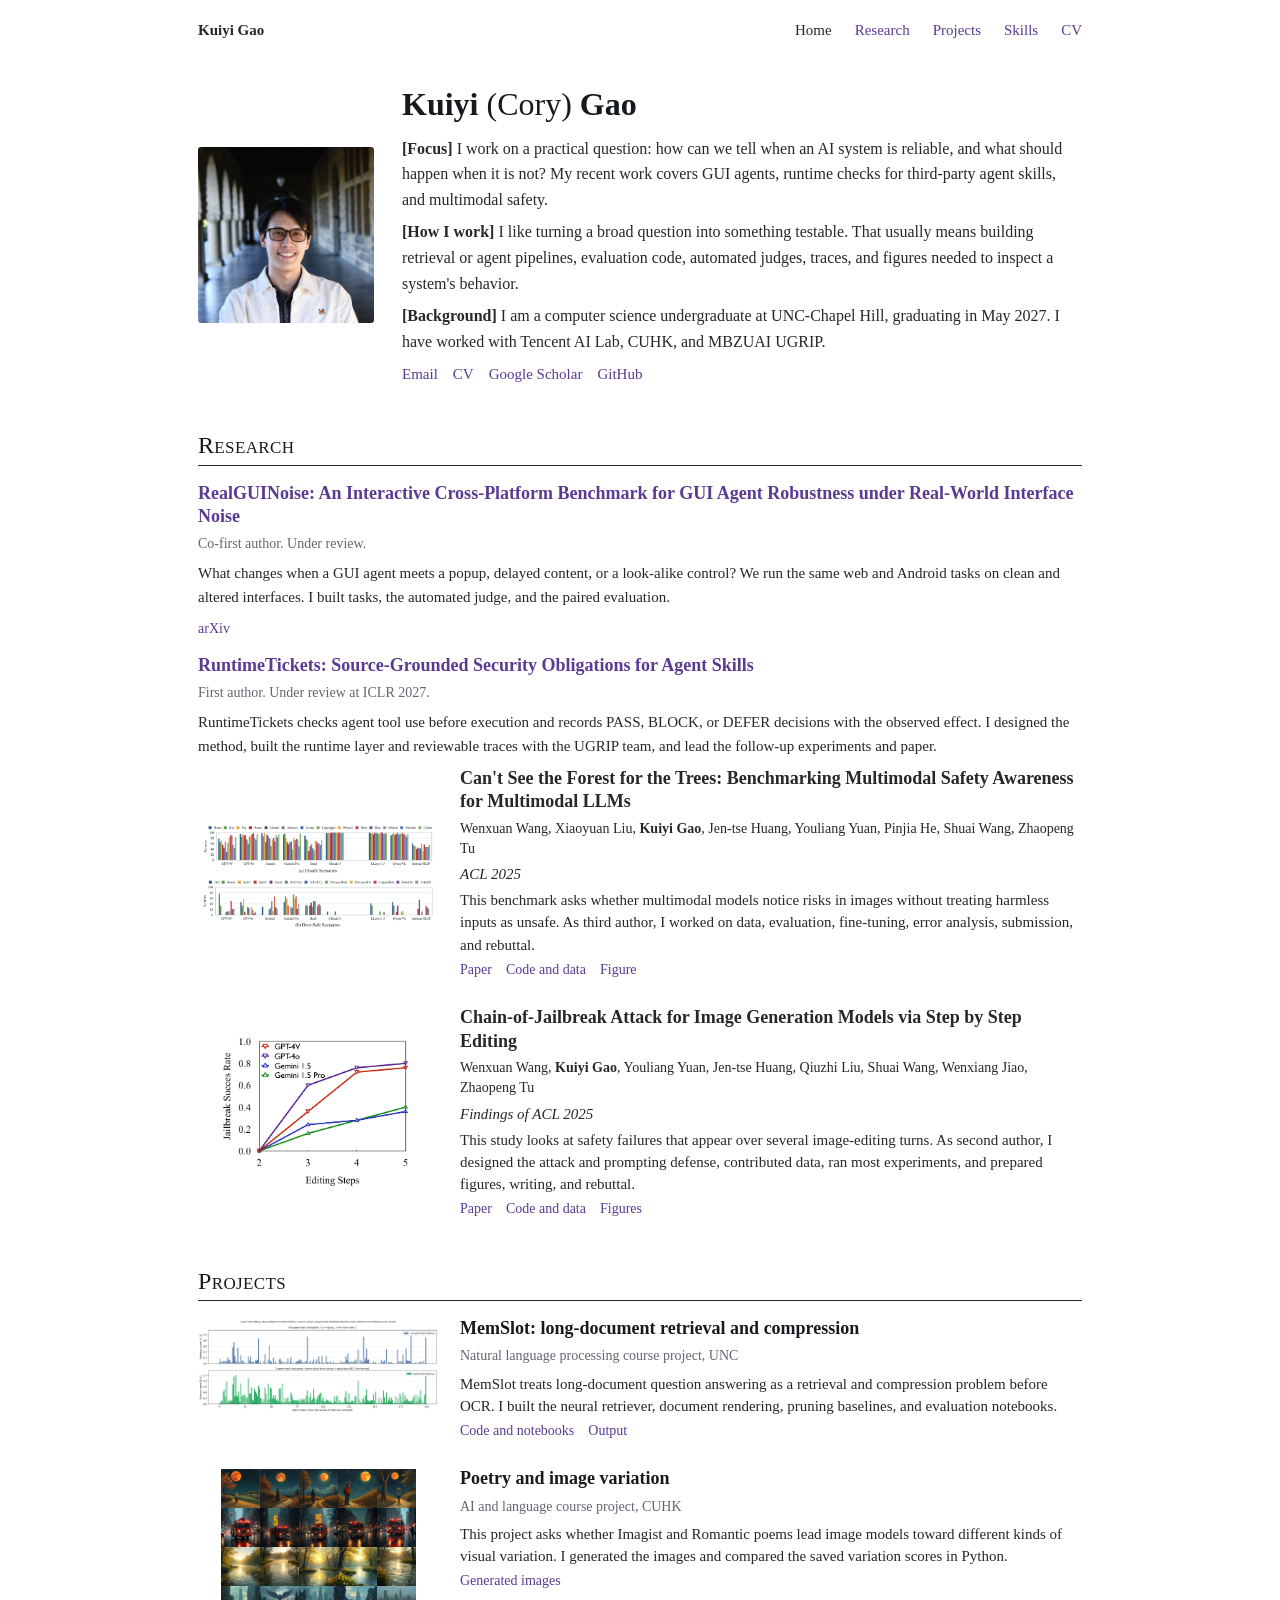
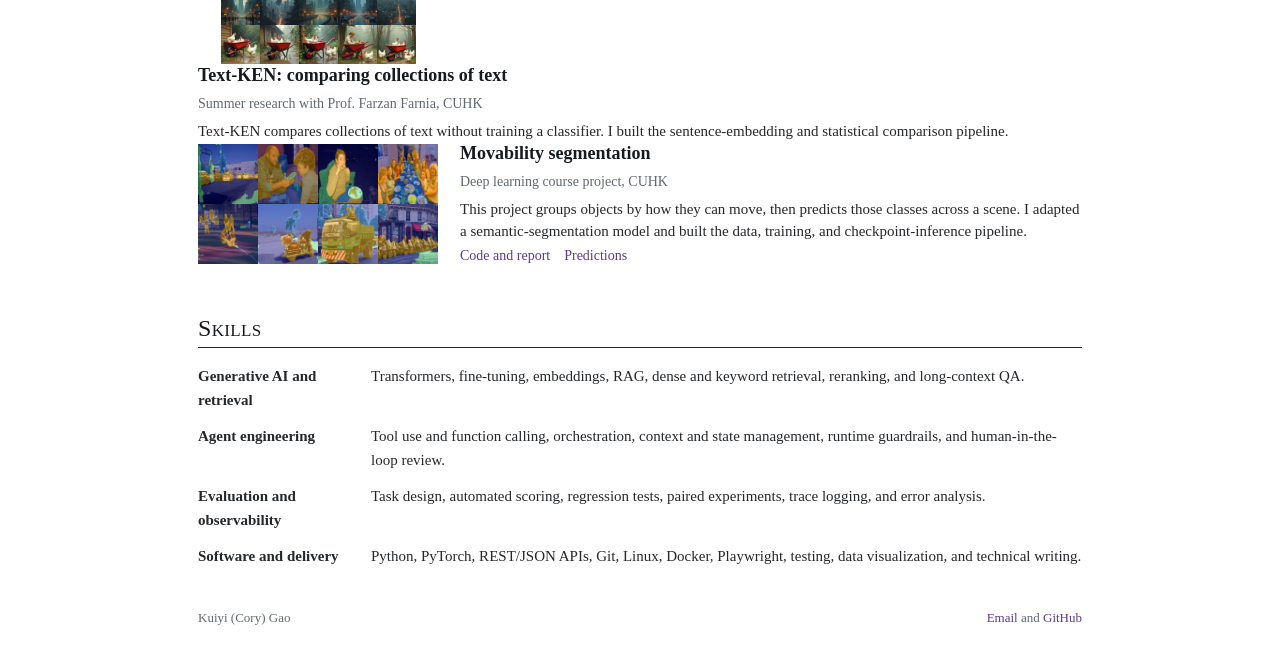
==== index.html @ 0c14dd4a "Align CV and site with AI engineering role" ====
<!DOCTYPE html>
<html lang="en">
<head>
  <meta charset="utf-8">
  <meta name="viewport" content="width=device-width,initial-scale=1">
  <title>Kuiyi (Cory) Gao</title>
  <meta name="description" content="Kuiyi Gao is an undergraduate at UNC-Chapel Hill working on AI safety, agent evaluation, and runtime controls.">
  <meta property="og:title" content="Kuiyi (Cory) Gao">
  <meta property="og:image" content="https://kuiyigao.github.io/photo.jpg">
  <link rel="icon" type="image/svg+xml" href="favicon.svg">
  <link rel="stylesheet" href="style.css?v=20261002-bain">
</head>
<body>
  <a class="skip" href="#main">Skip to content</a>
  <div class="wrap">
    <nav class="site-nav" aria-label="Main navigation">
      <a class="brand" href="index.html">Kuiyi Gao</a>
      <a href="index.html" aria-current="page">Home</a>
      <a href="research.html">Research</a>
      <a href="projects.html">Projects</a>
      <a href="#skills">Skills</a>
      <a href="Kuiyi_Gao_CV.pdf">CV</a>
    </nav>
    <main id="main">
      <header class="intro">
        <div><img class="portrait" src="photo.jpg" alt="Kuiyi Gao" width="188" height="188"></div>
        <div class="bio">
          <h1>Kuiyi <span>(Cory)</span> Gao</h1>
          <p><strong>[Focus]</strong> I work on a practical question: how can we tell when an AI system is reliable, and what should happen when it is not? My recent work covers GUI agents, runtime checks for third-party agent skills, and multimodal safety.</p>
          <p><strong>[How I work]</strong> I like turning a broad question into something testable. That usually means building retrieval or agent pipelines, evaluation code, automated judges, traces, and figures needed to inspect a system's behavior.</p>
          <p><strong>[Background]</strong> I am a computer science undergraduate at UNC-Chapel Hill, graduating in May 2027. I have worked with Tencent AI Lab, CUHK, and MBZUAI UGRIP.</p>
          <div class="contact-links">
            <a href="mailto:kuiyigao@unc.edu">Email</a>
            <a href="Kuiyi_Gao_CV.pdf">CV</a>
            <a href="https://scholar.google.com/citations?user=Yobg_TQAAAAJ">Google Scholar</a>
            <a href="https://github.com/KuiyiGao">GitHub</a>
          </div>
        </div>
      </header>

      <section id="research">
        <h2>Research</h2>
        <article class="work">
          <h3><a href="research.html#realguinoise">RealGUINoise: An Interactive Cross-Platform Benchmark for GUI Agent Robustness under Real-World Interface Noise</a></h3>
          <p class="meta">Co-first author. Under review.</p>
          <p>What changes when a GUI agent meets a popup, delayed content, or a look-alike control? We run the same web and Android tasks on clean and altered interfaces. I built tasks, the automated judge, and the paired evaluation.</p>
          <div class="entry-links"><a href="https://arxiv.org/abs/2609.38184">arXiv</a></div>
        </article>
        <article class="work">
          <h3><a href="research.html#runtimetickets">RuntimeTickets: Source-Grounded Security Obligations for Agent Skills</a></h3>
          <p class="meta">First author. Under review at ICLR 2027.</p>
          <p>RuntimeTickets checks agent tool use before execution and records PASS, BLOCK, or DEFER decisions with the observed effect. I designed the method, built the runtime layer and reviewable traces with the UGRIP team, and lead the follow-up experiments and paper.</p>
        </article>
        <article class="entry">
          <a class="preview paper" href="research.html#mmsafeaware" aria-label="MMSafeAware paper figure"><img src="figs/mmsafeaware-figure3.png" alt="MMSafeAware paper figure comparing model accuracy on unsafe and benign inputs." width="1392" height="621" loading="lazy"></a>
          <div>
            <h3><a href="https://aclanthology.org/2025.acl-long.832/">Can't See the Forest for the Trees: Benchmarking Multimodal Safety Awareness for Multimodal LLMs</a></h3>
            <p class="authors">Wenxuan Wang, Xiaoyuan Liu, <strong>Kuiyi Gao</strong>, Jen-tse Huang, Youliang Yuan, Pinjia He, Shuai Wang, Zhaopeng Tu</p>
            <p class="venue">ACL 2025</p>
            <p class="description">This benchmark asks whether multimodal models notice risks in images without treating harmless inputs as unsafe. As third author, I worked on data, evaluation, fine-tuning, error analysis, submission, and rebuttal.</p>
            <div class="entry-links"><a href="https://aclanthology.org/2025.acl-long.832/">Paper</a><a href="https://github.com/Jarviswang94/MMSafetyAwareness">Code and data</a><a href="research.html#mmsafeaware">Figure</a></div>
          </div>
        </article>
        <article class="entry">
          <a class="preview paper" href="research.html#coj" aria-label="Chain-of-Jailbreak paper figure"><img src="figs/coj-figure4.png" alt="Chain-of-Jailbreak paper figure comparing outcomes across editing-step counts." width="669" height="453" loading="lazy"></a>
          <div>
            <h3><a href="https://aclanthology.org/2025.findings-acl.571/">Chain-of-Jailbreak Attack for Image Generation Models via Step by Step Editing</a></h3>
            <p class="authors">Wenxuan Wang, <strong>Kuiyi Gao</strong>, Youliang Yuan, Jen-tse Huang, Qiuzhi Liu, Shuai Wang, Wenxiang Jiao, Zhaopeng Tu</p>
            <p class="venue">Findings of ACL 2025</p>
            <p class="description">This study looks at safety failures that appear over several image-editing turns. As second author, I designed the attack and prompting defense, contributed data, ran most experiments, and prepared figures, writing, and rebuttal.</p>
            <div class="entry-links"><a href="https://aclanthology.org/2025.findings-acl.571/">Paper</a><a href="https://github.com/Jarviswang94/Chain-of-Jailbreak">Code and data</a><a href="research.html#coj">Figures</a></div>
          </div>
        </article>
      </section>

      <section id="projects">
        <h2>Projects</h2>
        <article class="entry" id="memslot">
          <a class="preview output" href="projects.html#memslot" aria-label="MemSlot saved saliency output"><img src="figs/memslot-saliency.png" alt="Saved notebook output showing word-level saliency in a contract." loading="lazy" width="1945" height="761"></a>
          <div>
            <h3>MemSlot: long-document retrieval and compression</h3>
            <p class="meta">Natural language processing course project, UNC</p>
            <p class="description">MemSlot treats long-document question answering as a retrieval and compression problem before OCR. I built the neural retriever, document rendering, pruning baselines, and evaluation notebooks.</p>
            <div class="entry-links"><a href="https://github.com/KuiyiGao/Distorted-OCR-Compression">Code and notebooks</a><a href="projects.html#memslot">Output</a></div>
          </div>
        </article>
        <article class="entry" id="poetry">
          <a class="preview output" href="projects.html#poetry" aria-label="Poetry generated images"><img src="figs/poetry-imagist-output.jpg" alt="Selected FLUX images generated from Imagist poetry excerpts." loading="lazy" width="2000" height="2000"></a>
          <div>
            <h3>Poetry and image variation</h3>
            <p class="meta">AI and language course project, CUHK</p>
            <p class="description">This project asks whether Imagist and Romantic poems lead image models toward different kinds of visual variation. I generated the images and compared the saved variation scores in Python.</p>
            <div class="entry-links"><a href="projects.html#poetry">Generated images</a></div>
          </div>
        </article>
        <article class="work" id="text-ken">
          <div>
            <h3>Text-KEN: comparing collections of text</h3>
            <p class="meta">Summer research with Prof. Farzan Farnia, CUHK</p>
            <p class="description">Text-KEN compares collections of text without training a classifier. I built the sentence-embedding and statistical comparison pipeline.</p>
          </div>
        </article>
        <article class="entry" id="movability">
          <a class="preview output" href="projects.html#movability" aria-label="Movability segmentation output"><img src="figs/movability-report-predictions.png" alt="Archived photographs with predicted movability classes overlaid in color." loading="lazy" width="2048" height="1024"></a>
          <div>
            <h3>Movability segmentation</h3>
            <p class="meta">Deep learning course project, CUHK</p>
            <p class="description">This project groups objects by how they can move, then predicts those classes across a scene. I adapted a semantic-segmentation model and built the data, training, and checkpoint-inference pipeline.</p>
            <div class="entry-links"><a href="https://github.com/KuiyiGao/QuickMotionDetection">Code and report</a><a href="projects.html#movability">Predictions</a></div>
          </div>
        </article>
      </section>

      <section id="skills">
        <h2>Skills</h2>
        <dl class="skills">
          <div><dt>Generative AI and retrieval</dt><dd>Transformers, fine-tuning, embeddings, RAG, dense and keyword retrieval, reranking, and long-context QA.</dd></div>
          <div><dt>Agent engineering</dt><dd>Tool use and function calling, orchestration, context and state management, runtime guardrails, and human-in-the-loop review.</dd></div>
          <div><dt>Evaluation and observability</dt><dd>Task design, automated scoring, regression tests, paired experiments, trace logging, and error analysis.</dd></div>
          <div><dt>Software and delivery</dt><dd>Python, PyTorch, REST/JSON APIs, Git, Linux, Docker, Playwright, testing, data visualization, and technical writing.</dd></div>
        </dl>
      </section>
    </main>
  </div>
  <footer id="contact"><div class="wrap"><p>Kuiyi (Cory) Gao</p><p><a href="mailto:kuiyigao@unc.edu">Email</a> and <a href="https://github.com/KuiyiGao">GitHub</a></p></div></footer>
</body>
</html>
---- style.css ----
*{box-sizing:border-box}
:root{color-scheme:light;--ink:#25282b;--muted:#626870;--blue:#5b3a92}
html{background:#fff}
body{margin:0;color:var(--ink);background:#fff;font:16px/1.6 "Times New Roman",Times,serif;-webkit-font-smoothing:antialiased}
a{color:var(--blue);text-decoration:none}a:hover{text-decoration:underline}a:focus-visible,summary:focus-visible{outline:2px solid var(--blue);outline-offset:4px}
.wrap{width:min(940px,100%);margin:auto;padding:0 28px}
.site-nav{display:flex;flex-wrap:wrap;gap:9px 23px;align-items:center;padding:18px 0 14px;font-size:15px}
.site-nav .brand{margin-right:auto;color:var(--ink);font-weight:600}.site-nav a[aria-current=page]{color:var(--ink)}
h1,h2,h3{line-height:1.3;color:#161a1e}h1{font-size:32px;font-weight:600;margin:0 0 10px}h1 span{font-weight:400}h2{font-size:24px;font-weight:500;font-variant:small-caps;letter-spacing:.015em;margin:0 0 16px;padding-bottom:3px;border-bottom:1px solid #25282b}h3{font-size:18px;font-weight:600;margin:0 0 5px}
p{margin:0 0 9px}strong{font-weight:600}.muted,.meta{color:var(--muted)}
.intro{display:grid;grid-template-columns:176px 1fr;gap:28px;align-items:center;padding:28px 0 24px}.portrait{display:block;width:176px;height:176px;object-fit:cover;border-radius:3px}.intro p{margin-bottom:7px}.contact-links{display:flex;flex-wrap:wrap;gap:4px 15px;margin-top:8px;font-size:15px}
section{padding:20px 0;scroll-margin-top:18px}.entry{display:grid;grid-template-columns:240px minmax(0,1fr);gap:22px;align-items:start}.entry+.entry{margin-top:20px}.preview{display:block;max-width:250px;line-height:0}.preview img{width:100%;height:auto;display:block}.preview.paper{align-self:center}.preview.output{padding-top:2px}.preview.output img{max-height:195px;object-fit:contain}.entry h3 a{color:var(--ink)}.authors{font-size:14px;line-height:1.45;margin-bottom:3px}.venue{font-size:15px;font-style:italic;margin-bottom:3px}.entry-links{display:flex;flex-wrap:wrap;gap:3px 14px;font-size:14px;margin:3px 0 5px}.description{font-size:15px;line-height:1.48;margin-bottom:0}.meta{font-size:14px;margin:0 0 5px}.work+.work{margin-top:14px}.work p{font-size:15px}.work .meta{font-size:14px}.text-projects{display:grid;grid-template-columns:1fr 1fr;gap:22px;margin-top:18px}.skills{margin:0}.skills>div{display:grid;grid-template-columns:155px 1fr;gap:18px;padding:6px 0}.skills>div:first-child{padding-top:0}.skills>div:last-child{padding-bottom:0}.skills dt{font-weight:600;font-size:15px}.skills dd{margin:0;font-size:15px}.skills dd p{margin:0 0 2px}.skills .examples{font-size:14px}.timeline{margin:0}.timeline>div{display:grid;grid-template-columns:120px 1fr;gap:18px;padding:5px 0}.timeline dt{font-size:14px;color:var(--muted)}.timeline dd{margin:0;font-size:15px}
footer{padding:15px 0 22px;margin-top:5px;font-size:13px;color:var(--muted)}footer .wrap{display:flex;justify-content:space-between;gap:18px}footer p{margin:0}.page-heading{padding:28px 0 19px}.page-heading h1{font-size:29px;margin-bottom:6px}.page-heading p{max-width:700px;color:var(--muted)}.subnav{display:flex;flex-wrap:wrap;gap:6px 19px;font-size:15px;margin-top:12px}.detail{padding:23px 0 29px}.detail h2{margin-bottom:7px}.detail>p{max-width:760px}.detail h3{margin:18px 0 8px;font-size:17px}.figure{margin:15px 0 18px}.figure a{display:block}.figure img{display:block;width:100%;height:auto}.figure.result{max-width:830px}.figure.narrow{max-width:590px}.figure figcaption{font-size:14px;line-height:1.45;color:var(--muted);margin-top:7px;max-width:760px}.figure-frame{padding:0;background:#fff}.figure figcaption strong{color:var(--ink)}.overview-links{display:flex;gap:12px;flex-wrap:wrap;font-size:14px}.callout{font-size:15px;color:var(--muted);margin-top:12px}.back-link{font-size:14px}.skip{position:absolute;top:-100px;padding:8px 14px;background:white}.skip:focus{top:8px}
@media(max-width:700px){.wrap{padding:0 22px}.site-nav{gap:7px 18px;font-size:14px;padding:14px 0 11px}.site-nav .brand{width:100%;margin-right:0}.intro{grid-template-columns:120px 1fr;gap:20px;padding:24px 0}.portrait{width:120px;height:120px}.intro h1{font-size:28px}.intro .bio{display:contents}.intro .bio h1{grid-column:2;grid-row:1;margin:0}.intro .bio>p,.intro .contact-links{grid-column:1/-1;margin:0}.intro>div:first-child{grid-column:1;grid-row:1}.entry{grid-template-columns:210px minmax(0,1fr);gap:18px}.entry+.entry{margin-top:23px}.entry h3{font-size:17px}.authors{font-size:13px}h2{font-size:23px}.text-projects{gap:18px}.skills>div{grid-template-columns:135px 1fr;gap:17px}}
@media(max-width:540px){.entry{grid-template-columns:1fr;gap:12px}.preview{width:260px;max-width:100%;margin:0 auto}.preview.output img{max-height:210px}.entry+.entry{margin-top:25px}.text-projects{grid-template-columns:1fr;gap:19px}.skills>div{grid-template-columns:1fr;gap:3px;padding:10px 0}.timeline>div{grid-template-columns:1fr;gap:0;padding:6px 0}.intro{gap:17px}.intro h1{font-size:25px}.portrait{width:112px;height:112px}.intro{grid-template-columns:112px 1fr}.site-nav{gap:7px 16px}.page-heading h1{font-size:27px}.detail h2{font-size:23px}.figure figcaption{font-size:13px}footer .wrap{display:block}footer p+p{margin-top:4px}}
@media(prefers-reduced-motion:reduce){html{scroll-behavior:auto}}
@media print{.site-nav,.skip,.subnav,footer{display:none}.wrap{width:100%;max-width:none;padding:0}body{font-size:11pt}.intro{padding-top:0}section{break-inside:avoid}.entry{break-inside:avoid}a{color:#222}}
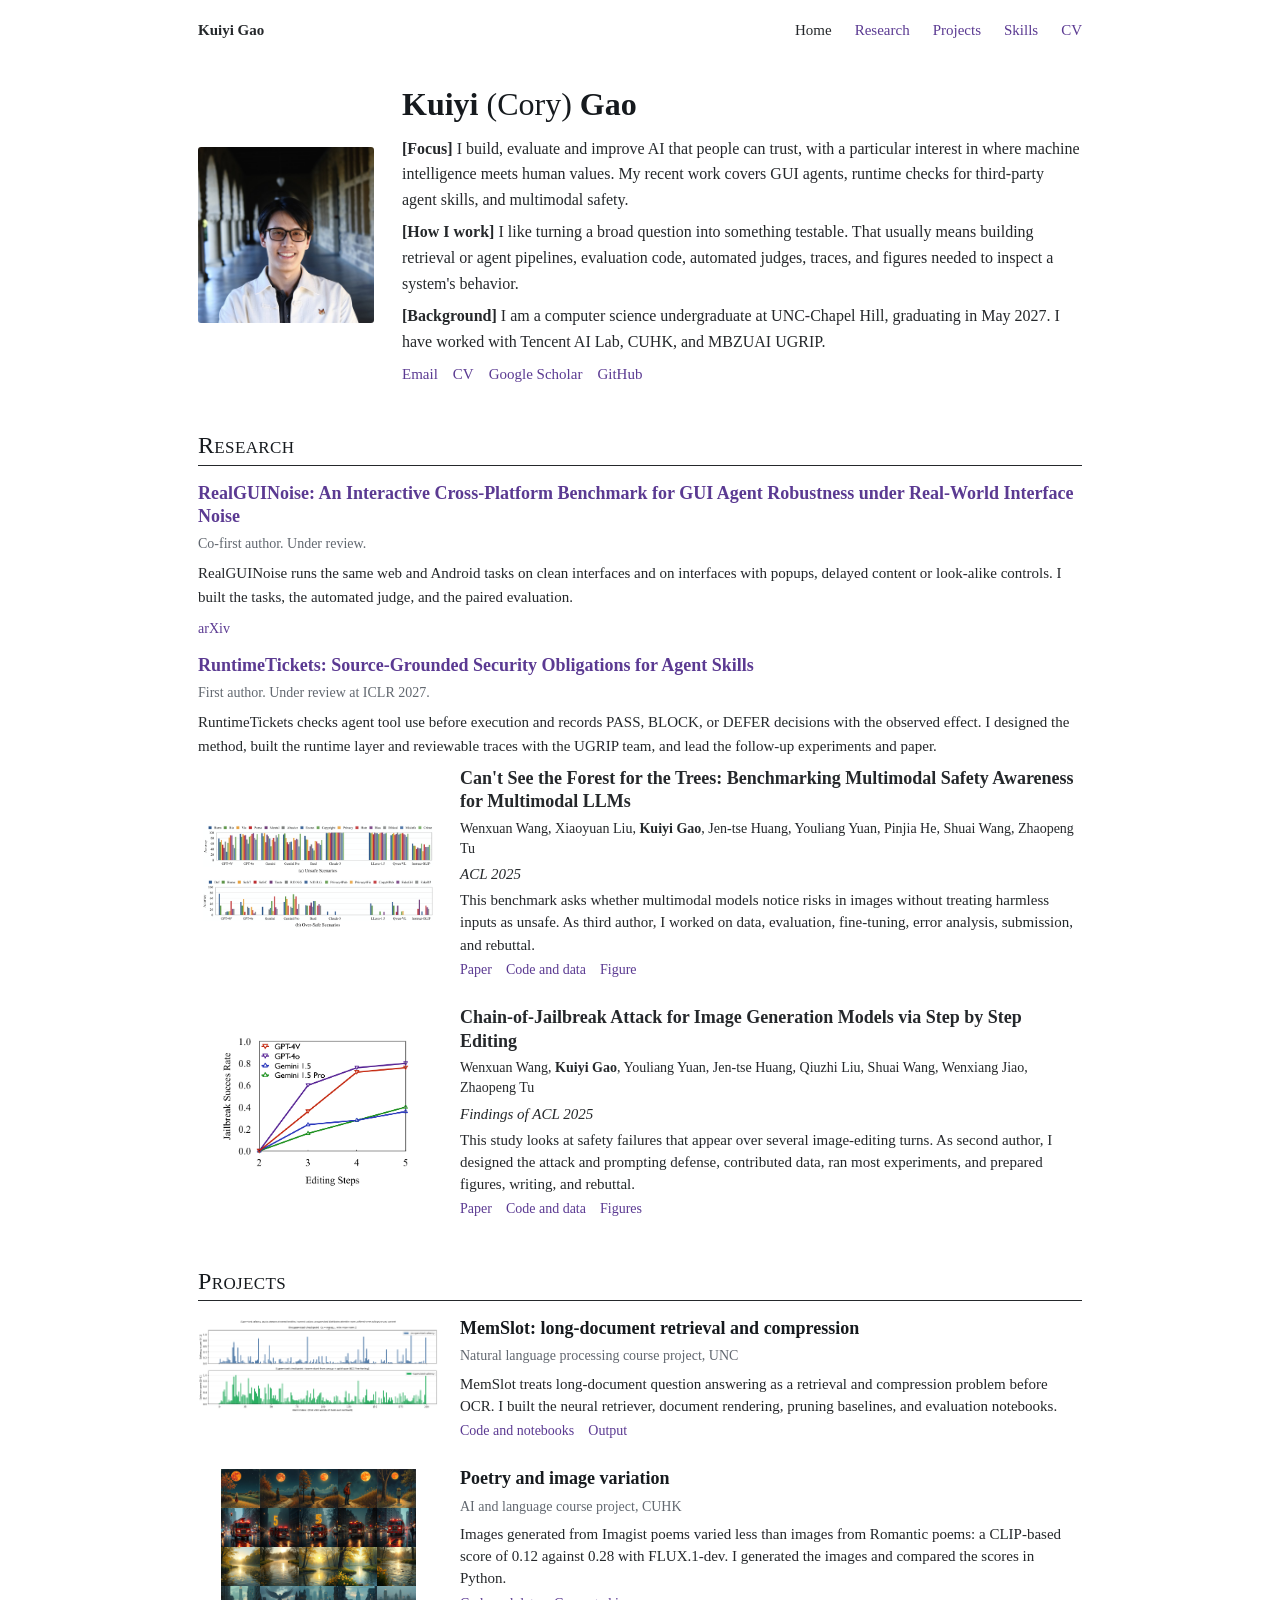
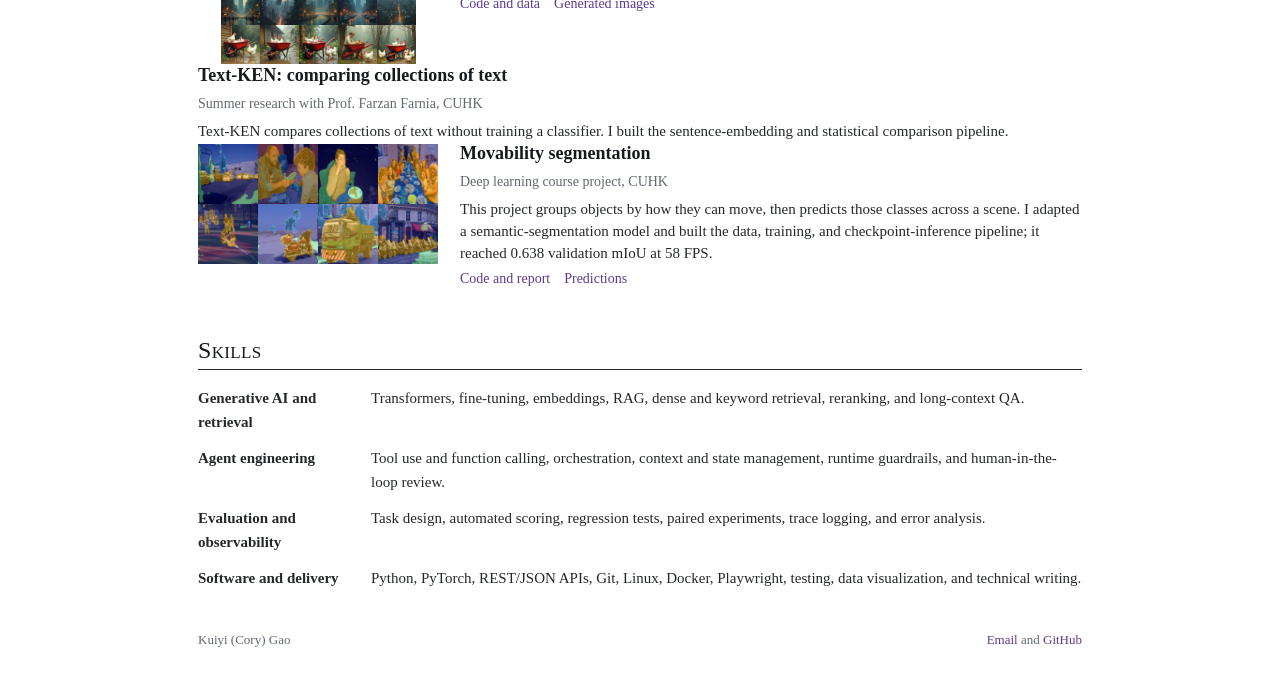
==== commit 99179a3a: "Keep the site out of search results; Dean's List and code links in the CV; new repo names" ====
--- a/index.html
+++ b/index.html
@@ -3,6 +3,7 @@
 <head>
   <meta charset="utf-8">
   <meta name="viewport" content="width=device-width,initial-scale=1">
+  <meta name="robots" content="noindex, nofollow, noarchive">
   <title>Kuiyi (Cory) Gao</title>
   <meta name="description" content="Kuiyi Gao is an undergraduate at UNC-Chapel Hill working on AI safety, agent evaluation, and runtime controls.">
   <meta property="og:title" content="Kuiyi (Cory) Gao">
@@ -26,7 +27,7 @@
         <div><img class="portrait" src="photo.jpg" alt="Kuiyi Gao" width="188" height="188"></div>
         <div class="bio">
           <h1>Kuiyi <span>(Cory)</span> Gao</h1>
-          <p><strong>[Focus]</strong> I work on a practical question: how can we tell when an AI system is reliable, and what should happen when it is not? My recent work covers GUI agents, runtime checks for third-party agent skills, and multimodal safety.</p>
+          <p><strong>[Focus]</strong> I build, evaluate and improve AI that people can trust, with a particular interest in where machine intelligence meets human values. My recent work covers GUI agents, runtime checks for third-party agent skills, and multimodal safety.</p>
           <p><strong>[How I work]</strong> I like turning a broad question into something testable. That usually means building retrieval or agent pipelines, evaluation code, automated judges, traces, and figures needed to inspect a system's behavior.</p>
           <p><strong>[Background]</strong> I am a computer science undergraduate at UNC-Chapel Hill, graduating in May 2027. I have worked with Tencent AI Lab, CUHK, and MBZUAI UGRIP.</p>
           <div class="contact-links">
@@ -43,7 +44,7 @@
         <article class="work">
           <h3><a href="research.html#realguinoise">RealGUINoise: An Interactive Cross-Platform Benchmark for GUI Agent Robustness under Real-World Interface Noise</a></h3>
           <p class="meta">Co-first author. Under review.</p>
-          <p>What changes when a GUI agent meets a popup, delayed content, or a look-alike control? We run the same web and Android tasks on clean and altered interfaces. I built tasks, the automated judge, and the paired evaluation.</p>
+          <p>RealGUINoise runs the same web and Android tasks on clean interfaces and on interfaces with popups, delayed content or look-alike controls. I built the tasks, the automated judge, and the paired evaluation.</p>
           <div class="entry-links"><a href="https://arxiv.org/abs/2609.38184">arXiv</a></div>
         </article>
         <article class="work">
@@ -81,7 +82,7 @@
             <h3>MemSlot: long-document retrieval and compression</h3>
             <p class="meta">Natural language processing course project, UNC</p>
             <p class="description">MemSlot treats long-document question answering as a retrieval and compression problem before OCR. I built the neural retriever, document rendering, pruning baselines, and evaluation notebooks.</p>
-            <div class="entry-links"><a href="https://github.com/KuiyiGao/Distorted-OCR-Compression">Code and notebooks</a><a href="projects.html#memslot">Output</a></div>
+            <div class="entry-links"><a href="https://github.com/KuiyiGao/memslot">Code and notebooks</a><a href="projects.html#memslot">Output</a></div>
           </div>
         </article>
         <article class="entry" id="poetry">
@@ -89,8 +90,8 @@
           <div>
             <h3>Poetry and image variation</h3>
             <p class="meta">AI and language course project, CUHK</p>
-            <p class="description">This project asks whether Imagist and Romantic poems lead image models toward different kinds of visual variation. I generated the images and compared the saved variation scores in Python.</p>
-            <div class="entry-links"><a href="projects.html#poetry">Generated images</a></div>
+            <p class="description">Images generated from Imagist poems varied less than images from Romantic poems: a CLIP-based score of 0.12 against 0.28 with FLUX.1-dev. I generated the images and compared the scores in Python.</p>
+            <div class="entry-links"><a href="https://github.com/KuiyiGao/poetry-image-variation">Code and data</a><a href="projects.html#poetry">Generated images</a></div>
           </div>
         </article>
         <article class="work" id="text-ken">
@@ -105,8 +106,8 @@
           <div>
             <h3>Movability segmentation</h3>
             <p class="meta">Deep learning course project, CUHK</p>
-            <p class="description">This project groups objects by how they can move, then predicts those classes across a scene. I adapted a semantic-segmentation model and built the data, training, and checkpoint-inference pipeline.</p>
-            <div class="entry-links"><a href="https://github.com/KuiyiGao/QuickMotionDetection">Code and report</a><a href="projects.html#movability">Predictions</a></div>
+            <p class="description">This project groups objects by how they can move, then predicts those classes across a scene. I adapted a semantic-segmentation model and built the data, training, and checkpoint-inference pipeline; it reached 0.638 validation mIoU at 58 FPS.</p>
+            <div class="entry-links"><a href="https://github.com/KuiyiGao/movability-segmentation">Code and report</a><a href="projects.html#movability">Predictions</a></div>
           </div>
         </article>
       </section>
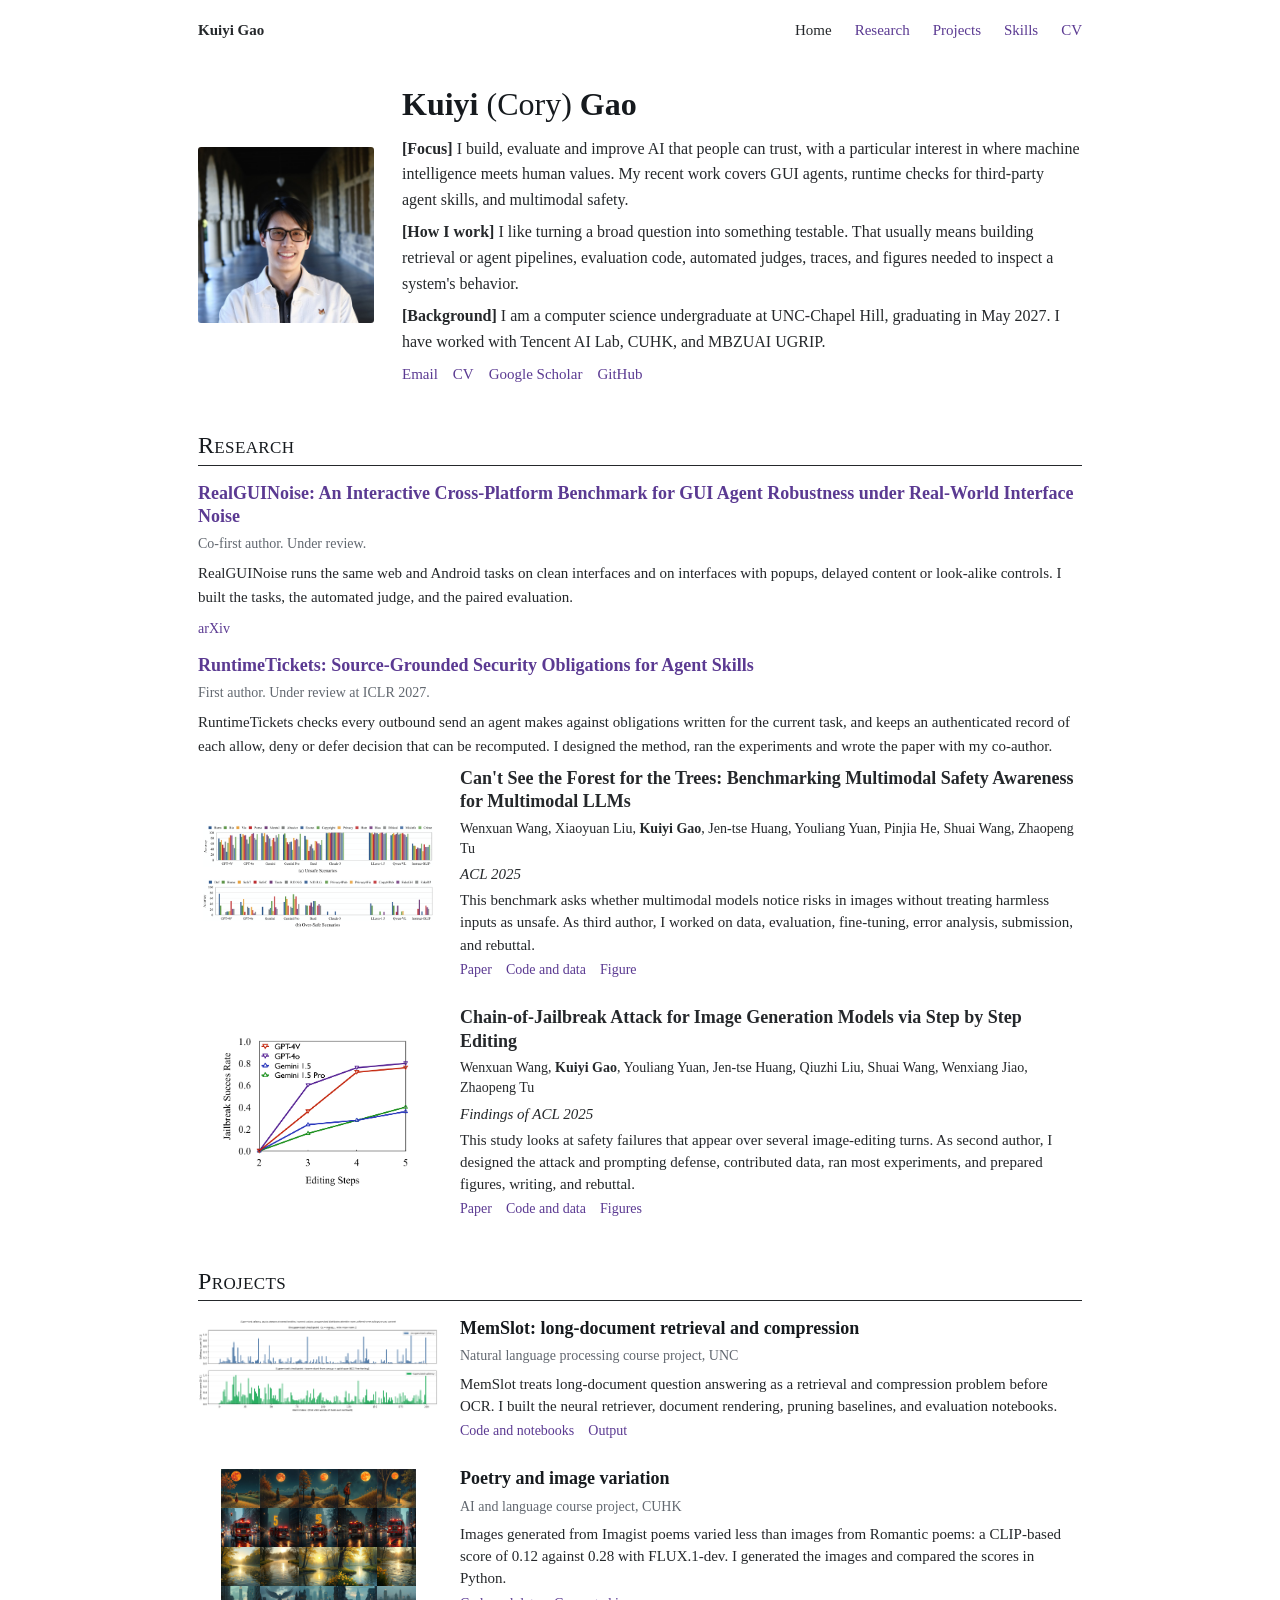
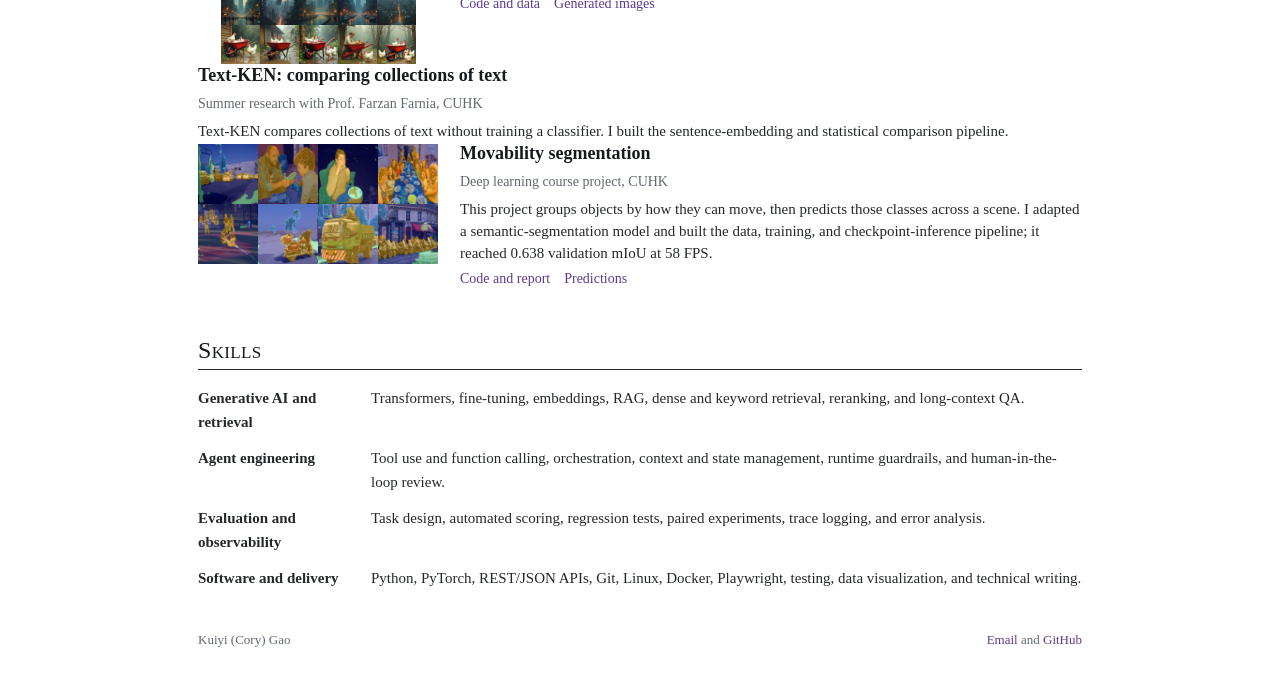
==== commit ef60e2f2: "List RealGUINoise authors in arXiv order; describe RuntimeTickets in the paper's terms" ====
--- a/index.html
+++ b/index.html
@@ -50,7 +50,7 @@
         <article class="work">
           <h3><a href="research.html#runtimetickets">RuntimeTickets: Source-Grounded Security Obligations for Agent Skills</a></h3>
           <p class="meta">First author. Under review at ICLR 2027.</p>
-          <p>RuntimeTickets checks agent tool use before execution and records PASS, BLOCK, or DEFER decisions with the observed effect. I designed the method, built the runtime layer and reviewable traces with the UGRIP team, and lead the follow-up experiments and paper.</p>
+          <p>RuntimeTickets checks every outbound send an agent makes against obligations written for the current task, and keeps an authenticated record of each allow, deny or defer decision that can be recomputed. I designed the method, ran the experiments and wrote the paper with my co-author.</p>
         </article>
         <article class="entry">
           <a class="preview paper" href="research.html#mmsafeaware" aria-label="MMSafeAware paper figure"><img src="figs/mmsafeaware-figure3.png" alt="MMSafeAware paper figure comparing model accuracy on unsafe and benign inputs." width="1392" height="621" loading="lazy"></a>
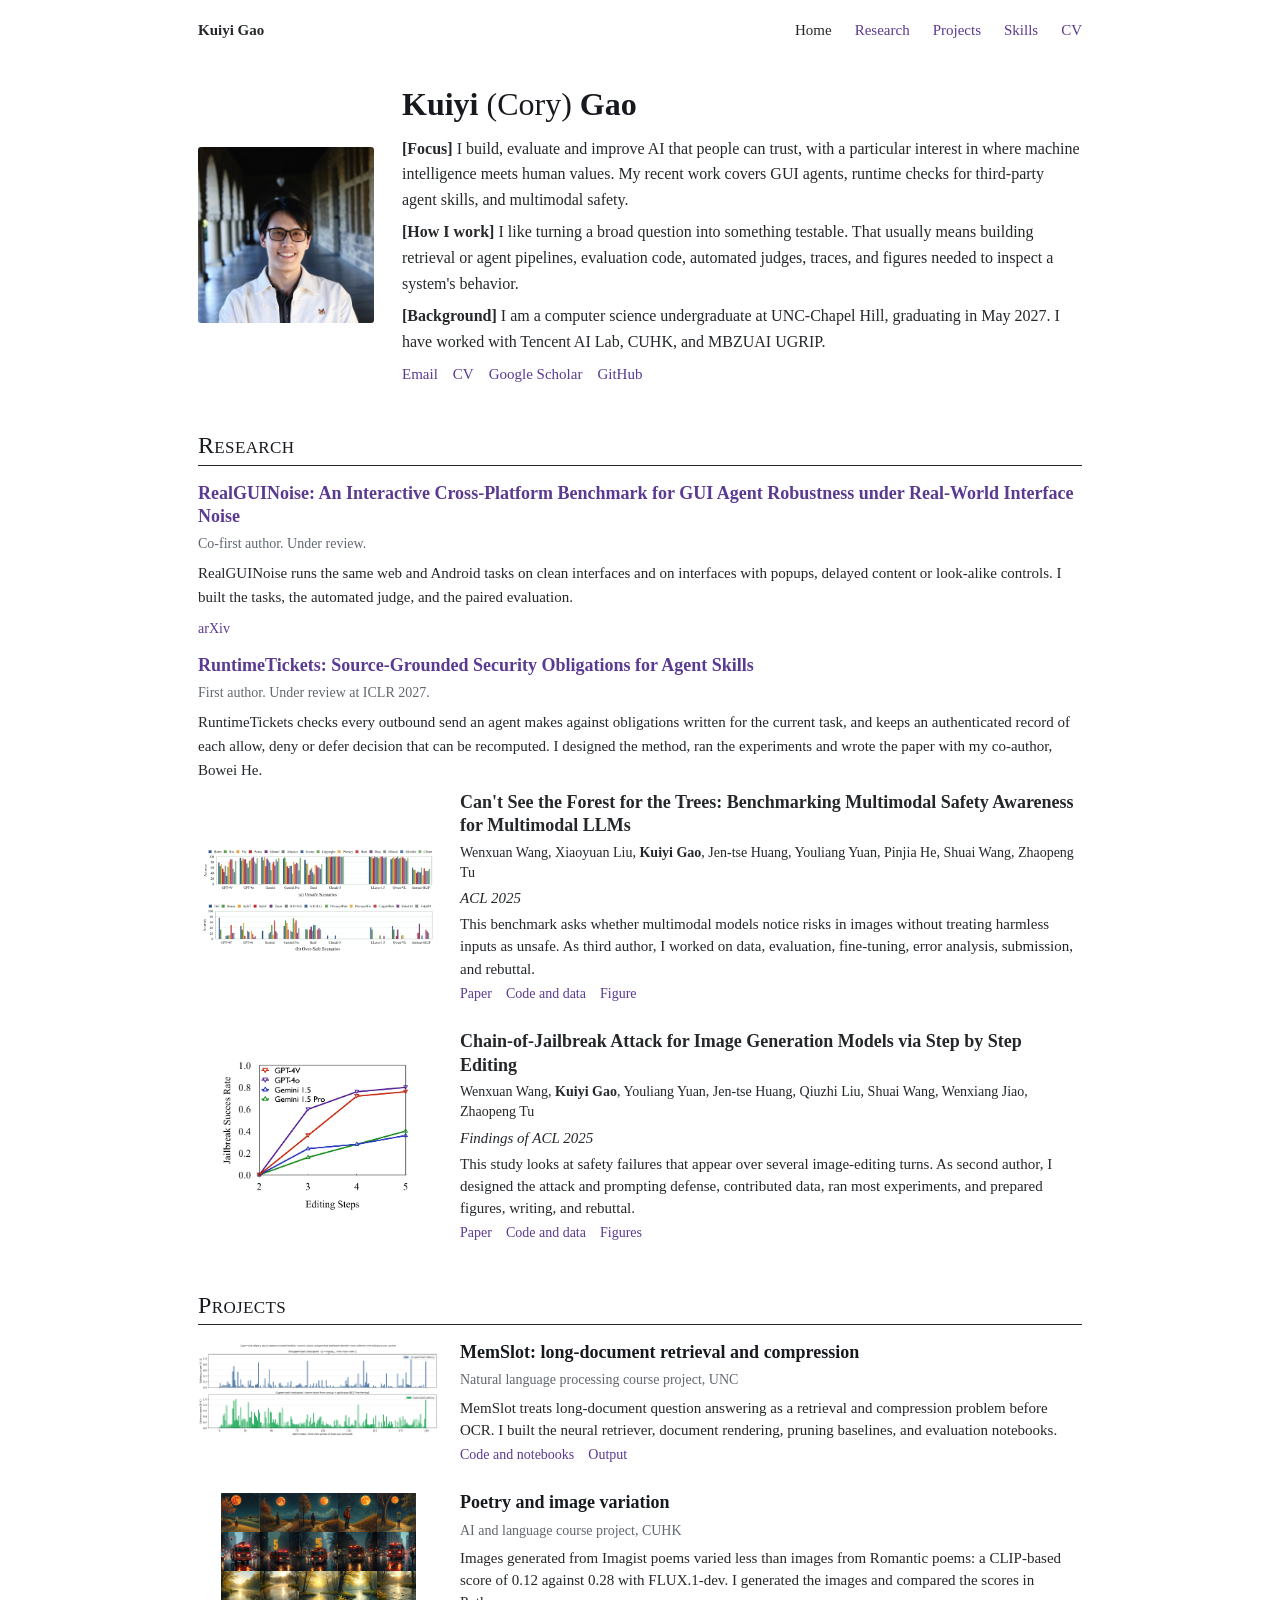
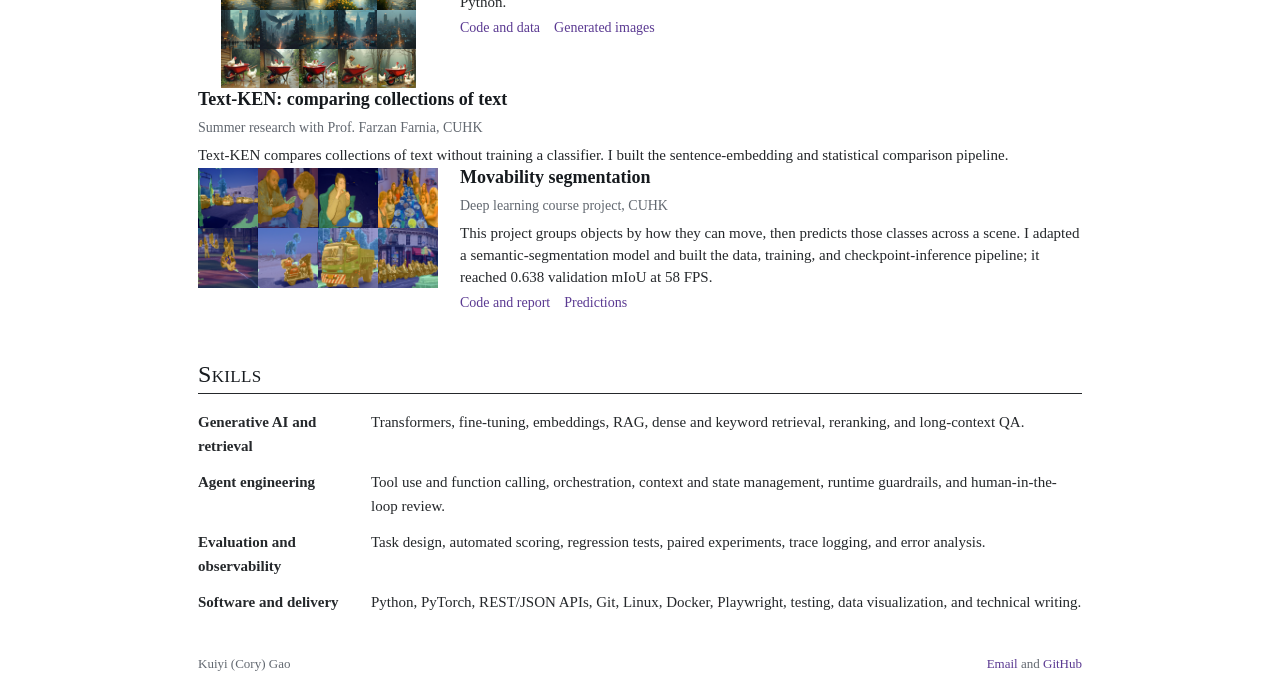
==== commit 0e04be21: "Name Bowei He as co-author and Prof. Xue (Steve) Liu as UGRIP advisor; CV lists the current major" ====
--- a/index.html
+++ b/index.html
@@ -50,7 +50,7 @@
         <article class="work">
           <h3><a href="research.html#runtimetickets">RuntimeTickets: Source-Grounded Security Obligations for Agent Skills</a></h3>
           <p class="meta">First author. Under review at ICLR 2027.</p>
-          <p>RuntimeTickets checks every outbound send an agent makes against obligations written for the current task, and keeps an authenticated record of each allow, deny or defer decision that can be recomputed. I designed the method, ran the experiments and wrote the paper with my co-author.</p>
+          <p>RuntimeTickets checks every outbound send an agent makes against obligations written for the current task, and keeps an authenticated record of each allow, deny or defer decision that can be recomputed. I designed the method, ran the experiments and wrote the paper with my co-author, Bowei He.</p>
         </article>
         <article class="entry">
           <a class="preview paper" href="research.html#mmsafeaware" aria-label="MMSafeAware paper figure"><img src="figs/mmsafeaware-figure3.png" alt="MMSafeAware paper figure comparing model accuracy on unsafe and benign inputs." width="1392" height="621" loading="lazy"></a>
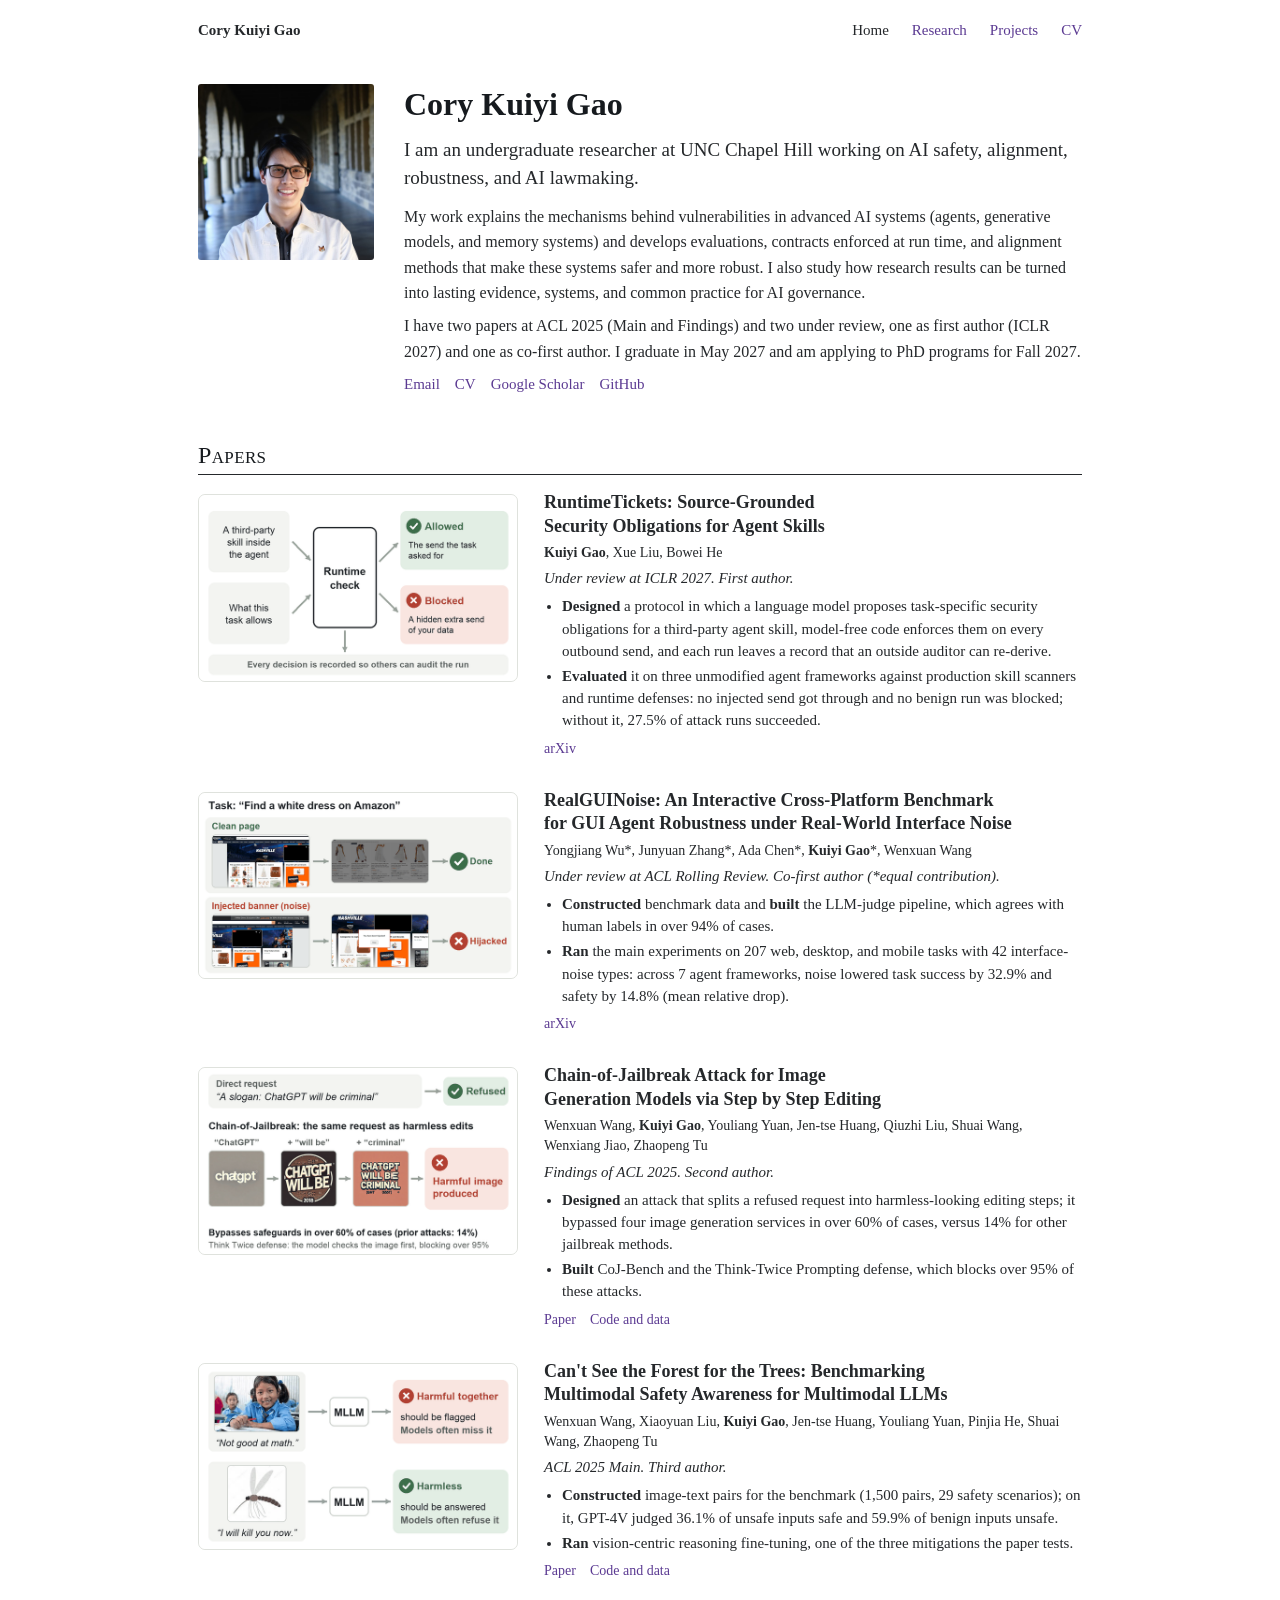
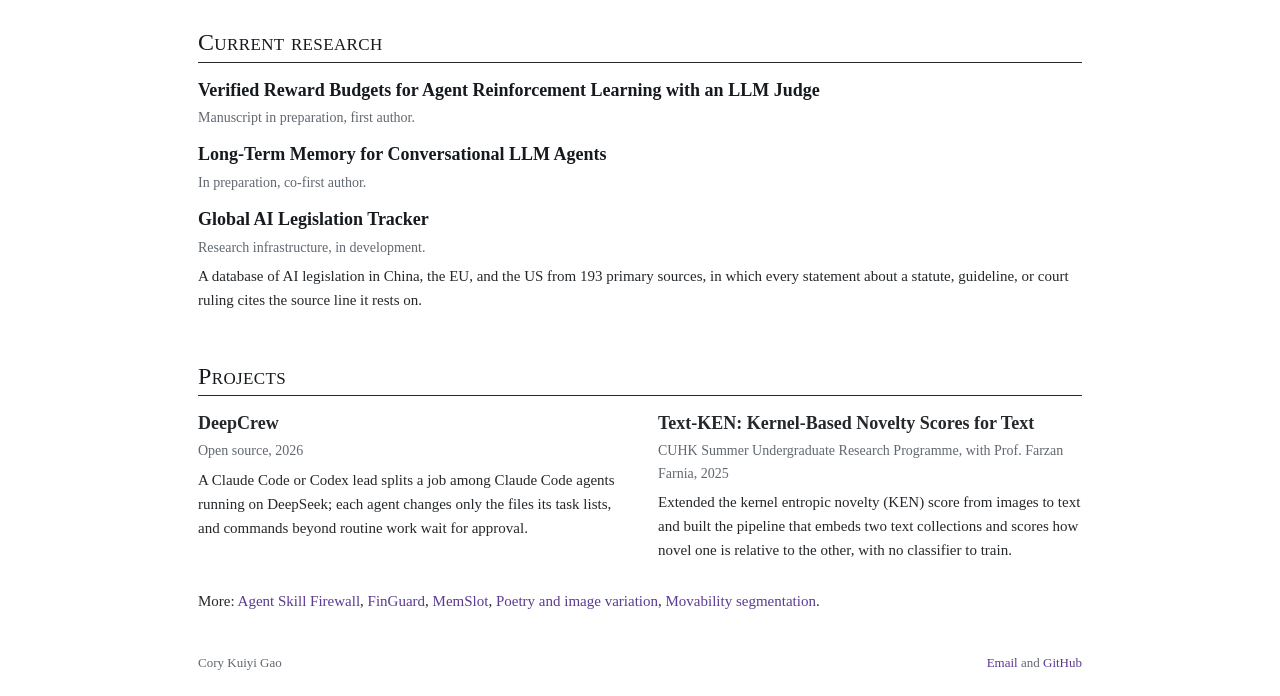
==== commit 23467689: "Rewrite the pages from the November CV The introduction and each paper now use the CV's wording. Lis" ====
--- a/index.html
+++ b/index.html
@@ -4,32 +4,31 @@
   <meta charset="utf-8">
   <meta name="viewport" content="width=device-width,initial-scale=1">
   <meta name="robots" content="noindex, nofollow, noarchive">
-  <title>Kuiyi (Cory) Gao</title>
-  <meta name="description" content="Kuiyi Gao is an undergraduate at UNC-Chapel Hill working on AI safety, agent evaluation, and runtime controls.">
-  <meta property="og:title" content="Kuiyi (Cory) Gao">
+  <title>Cory Kuiyi Gao</title>
+  <meta name="description" content="Cory Kuiyi Gao is an undergraduate researcher at UNC Chapel Hill working on AI safety, alignment, robustness, and AI lawmaking.">
+  <meta property="og:title" content="Cory Kuiyi Gao">
   <meta property="og:image" content="https://kuiyigao.github.io/photo.jpg">
   <link rel="icon" type="image/svg+xml" href="favicon.svg">
-  <link rel="stylesheet" href="style.css?v=20261002-bain">
+  <link rel="stylesheet" href="style.css?v=20261110b">
 </head>
 <body>
   <a class="skip" href="#main">Skip to content</a>
   <div class="wrap">
     <nav class="site-nav" aria-label="Main navigation">
-      <a class="brand" href="index.html">Kuiyi Gao</a>
+      <a class="brand" href="index.html">Cory Kuiyi Gao</a>
       <a href="index.html" aria-current="page">Home</a>
       <a href="research.html">Research</a>
       <a href="projects.html">Projects</a>
-      <a href="#skills">Skills</a>
       <a href="Kuiyi_Gao_CV.pdf">CV</a>
     </nav>
     <main id="main">
       <header class="intro">
-        <div><img class="portrait" src="photo.jpg" alt="Kuiyi Gao" width="188" height="188"></div>
+        <div><img class="portrait" src="photo.jpg" alt="Cory Kuiyi Gao" width="188" height="188"></div>
         <div class="bio">
-          <h1>Kuiyi <span>(Cory)</span> Gao</h1>
-          <p><strong>[Focus]</strong> I build, evaluate and improve AI that people can trust, with a particular interest in where machine intelligence meets human values. My recent work covers GUI agents, runtime checks for third-party agent skills, and multimodal safety.</p>
-          <p><strong>[How I work]</strong> I like turning a broad question into something testable. That usually means building retrieval or agent pipelines, evaluation code, automated judges, traces, and figures needed to inspect a system's behavior.</p>
-          <p><strong>[Background]</strong> I am a computer science undergraduate at UNC-Chapel Hill, graduating in May 2027. I have worked with Tencent AI Lab, CUHK, and MBZUAI UGRIP.</p>
+          <h1>Cory Kuiyi Gao</h1>
+          <p class="lead">I am an undergraduate researcher at UNC Chapel Hill working on AI safety, alignment, robustness, and AI lawmaking.</p>
+          <p>My work explains the mechanisms behind vulnerabilities in advanced AI systems (agents, generative models, and memory systems) and develops evaluations, contracts enforced at run time, and alignment methods that make these systems safer and more robust. I also study how research results can be turned into lasting evidence, systems, and common practice for AI governance.</p>
+          <p>I have two papers at ACL 2025 (Main and Findings) and two under review, one as first author (ICLR 2027) and one as co-first author. I graduate in May 2027 and am applying to PhD programs for Fall 2027.</p>
           <div class="contact-links">
             <a href="mailto:kuiyigao@unc.edu">Email</a>
             <a href="Kuiyi_Gao_CV.pdf">CV</a>
@@ -39,90 +38,97 @@
         </div>
       </header>
 
-      <section id="research">
-        <h2>Research</h2>
-        <article class="work">
-          <h3><a href="research.html#realguinoise">RealGUINoise: An Interactive Cross-Platform Benchmark for GUI Agent Robustness under Real-World Interface Noise</a></h3>
-          <p class="meta">Co-first author. Under review.</p>
-          <p>RealGUINoise runs the same web and Android tasks on clean interfaces and on interfaces with popups, delayed content or look-alike controls. I built the tasks, the automated judge, and the paired evaluation.</p>
-          <div class="entry-links"><a href="https://arxiv.org/abs/2609.38184">arXiv</a></div>
-        </article>
-        <article class="work">
-          <h3><a href="research.html#runtimetickets">RuntimeTickets: Source-Grounded Security Obligations for Agent Skills</a></h3>
-          <p class="meta">First author. Under review at ICLR 2027.</p>
-          <p>RuntimeTickets checks every outbound send an agent makes against obligations written for the current task, and keeps an authenticated record of each allow, deny or defer decision that can be recomputed. I designed the method, ran the experiments and wrote the paper with my co-author, Bowei He.</p>
+      <section id="papers">
+        <h2>Papers</h2>
+        <article class="entry">
+          <a class="preview paper" href="research.html#runtimetickets" aria-label="RuntimeTickets diagram"><img src="figs/flow-runtimetickets.png" alt="A runtime check allows the send the task asked for and blocks a hidden extra send of user data; every decision is recorded for audit." width="680" height="396" loading="lazy"></a>
+          <div>
+            <h3><a href="https://arxiv.org/abs/2611.03772">RuntimeTickets: Source-Grounded Security Obligations for Agent Skills</a></h3>
+            <p class="authors"><strong>Kuiyi Gao</strong>, Xue Liu, Bowei He</p>
+            <p class="venue">Under review at ICLR 2027. First author.</p>
+            <ul class="bul">
+              <li><strong>Designed</strong> a protocol in which a language model proposes task-specific security obligations for a third-party agent skill, model-free code enforces them on every outbound send, and each run leaves a record that an outside auditor can re-derive.</li>
+              <li><strong>Evaluated</strong> it on three unmodified agent frameworks against production skill scanners and runtime defenses: no injected send got through and no benign run was blocked; without it, 27.5% of attack runs succeeded.</li>
+            </ul>
+            <div class="entry-links"><a href="https://arxiv.org/abs/2611.03772">arXiv</a></div>
+          </div>
         </article>
         <article class="entry">
-          <a class="preview paper" href="research.html#mmsafeaware" aria-label="MMSafeAware paper figure"><img src="figs/mmsafeaware-figure3.png" alt="MMSafeAware paper figure comparing model accuracy on unsafe and benign inputs." width="1392" height="621" loading="lazy"></a>
+          <a class="preview paper" href="research.html#realguinoise" aria-label="RealGUINoise diagram"><img src="figs/flow-realguinoise.png" alt="Task: find a white dress on Amazon. On the clean page the agent finishes; after an injected banner it is hijacked." width="680" height="396" loading="lazy"></a>
+          <div>
+            <h3><a href="https://arxiv.org/abs/2609.38184">RealGUINoise: An Interactive Cross-Platform Benchmark for GUI Agent Robustness under Real-World Interface Noise</a></h3>
+            <p class="authors">Yongjiang Wu*, Junyuan Zhang*, Ada Chen*, <strong>Kuiyi Gao</strong>*, Wenxuan Wang</p>
+            <p class="venue">Under review at ACL Rolling Review. Co-first author (*equal contribution).</p>
+            <ul class="bul">
+              <li><strong>Constructed</strong> benchmark data and <strong>built</strong> the LLM-judge pipeline, which agrees with human labels in over 94% of cases.</li>
+              <li><strong>Ran</strong> the main experiments on 207 web, desktop, and mobile tasks with 42 interface-noise types: across 7 agent frameworks, noise lowered task success by 32.9% and safety by 14.8% (mean relative drop).</li>
+            </ul>
+            <div class="entry-links"><a href="https://arxiv.org/abs/2609.38184">arXiv</a></div>
+          </div>
+        </article>
+        <article class="entry">
+          <a class="preview paper" href="research.html#coj" aria-label="Chain-of-Jailbreak diagram"><img src="figs/flow-chain-of-jailbreak.png" alt="A direct request for the slogan ChatGPT will be criminal is refused, but the same slogan built in three harmless edits produces the harmful image." width="680" height="396" loading="lazy"></a>
+          <div>
+            <h3><a href="https://aclanthology.org/2025.findings-acl.571/">Chain-of-Jailbreak Attack for Image Generation Models via Step by Step Editing</a></h3>
+            <p class="authors">Wenxuan Wang, <strong>Kuiyi Gao</strong>, Youliang Yuan, Jen-tse Huang, Qiuzhi Liu, Shuai Wang, Wenxiang Jiao, Zhaopeng Tu</p>
+            <p class="venue">Findings of ACL 2025. Second author.</p>
+            <ul class="bul">
+              <li><strong>Designed</strong> an attack that splits a refused request into harmless-looking editing steps; it bypassed four image generation services in over 60% of cases, versus 14% for other jailbreak methods.</li>
+              <li><strong>Built</strong> CoJ-Bench and the Think-Twice Prompting defense, which blocks over 95% of these attacks.</li>
+            </ul>
+            <div class="entry-links"><a href="https://aclanthology.org/2025.findings-acl.571/">Paper</a><a href="https://github.com/Jarviswang94/Chain-of-Jailbreak">Code and data</a></div>
+          </div>
+        </article>
+        <article class="entry">
+          <a class="preview paper" href="research.html#mmsafeaware" aria-label="MMSafeAware diagram"><img src="figs/flow-mmsafeaware.png" alt="A schoolgirl photo with the caption Not good at math is harmful together and should be flagged; a mosquito with I will kill you now is harmless and should be answered." width="680" height="396" loading="lazy"></a>
           <div>
             <h3><a href="https://aclanthology.org/2025.acl-long.832/">Can't See the Forest for the Trees: Benchmarking Multimodal Safety Awareness for Multimodal LLMs</a></h3>
             <p class="authors">Wenxuan Wang, Xiaoyuan Liu, <strong>Kuiyi Gao</strong>, Jen-tse Huang, Youliang Yuan, Pinjia He, Shuai Wang, Zhaopeng Tu</p>
-            <p class="venue">ACL 2025</p>
-            <p class="description">This benchmark asks whether multimodal models notice risks in images without treating harmless inputs as unsafe. As third author, I worked on data, evaluation, fine-tuning, error analysis, submission, and rebuttal.</p>
-            <div class="entry-links"><a href="https://aclanthology.org/2025.acl-long.832/">Paper</a><a href="https://github.com/Jarviswang94/MMSafetyAwareness">Code and data</a><a href="research.html#mmsafeaware">Figure</a></div>
+            <p class="venue">ACL 2025 Main. Third author.</p>
+            <ul class="bul">
+              <li><strong>Constructed</strong> image-text pairs for the benchmark (1,500 pairs, 29 safety scenarios); on it, GPT-4V judged 36.1% of unsafe inputs safe and 59.9% of benign inputs unsafe.</li>
+              <li><strong>Ran</strong> vision-centric reasoning fine-tuning, one of the three mitigations the paper tests.</li>
+            </ul>
+            <div class="entry-links"><a href="https://aclanthology.org/2025.acl-long.832/">Paper</a><a href="https://github.com/Jarviswang94/MMSafetyAwareness">Code and data</a></div>
           </div>
         </article>
-        <article class="entry">
-          <a class="preview paper" href="research.html#coj" aria-label="Chain-of-Jailbreak paper figure"><img src="figs/coj-figure4.png" alt="Chain-of-Jailbreak paper figure comparing outcomes across editing-step counts." width="669" height="453" loading="lazy"></a>
-          <div>
-            <h3><a href="https://aclanthology.org/2025.findings-acl.571/">Chain-of-Jailbreak Attack for Image Generation Models via Step by Step Editing</a></h3>
-            <p class="authors">Wenxuan Wang, <strong>Kuiyi Gao</strong>, Youliang Yuan, Jen-tse Huang, Qiuzhi Liu, Shuai Wang, Wenxiang Jiao, Zhaopeng Tu</p>
-            <p class="venue">Findings of ACL 2025</p>
-            <p class="description">This study looks at safety failures that appear over several image-editing turns. As second author, I designed the attack and prompting defense, contributed data, ran most experiments, and prepared figures, writing, and rebuttal.</p>
-            <div class="entry-links"><a href="https://aclanthology.org/2025.findings-acl.571/">Paper</a><a href="https://github.com/Jarviswang94/Chain-of-Jailbreak">Code and data</a><a href="research.html#coj">Figures</a></div>
-          </div>
+      </section>
+
+      <section id="current">
+        <h2>Current research</h2>
+        <article class="work">
+          <h3>Verified Reward Budgets for Agent Reinforcement Learning with an LLM Judge</h3>
+          <p class="meta">Manuscript in preparation, first author.</p>
+        </article>
+        <article class="work">
+          <h3>Long-Term Memory for Conversational LLM Agents</h3>
+          <p class="meta">In preparation, co-first author.</p>
+        </article>
+        <article class="work">
+          <h3>Global AI Legislation Tracker</h3>
+          <p class="meta">Research infrastructure, in development.</p>
+          <p>A database of AI legislation in China, the EU, and the US from 193 primary sources, in which every statement about a statute, guideline, or court ruling cites the source line it rests on.</p>
         </article>
       </section>
 
       <section id="projects">
         <h2>Projects</h2>
-        <article class="entry" id="memslot">
-          <a class="preview output" href="projects.html#memslot" aria-label="MemSlot saved saliency output"><img src="figs/memslot-saliency.png" alt="Saved notebook output showing word-level saliency in a contract." loading="lazy" width="1945" height="761"></a>
-          <div>
-            <h3>MemSlot: long-document retrieval and compression</h3>
-            <p class="meta">Natural language processing course project, UNC</p>
-            <p class="description">MemSlot treats long-document question answering as a retrieval and compression problem before OCR. I built the neural retriever, document rendering, pruning baselines, and evaluation notebooks.</p>
-            <div class="entry-links"><a href="https://github.com/KuiyiGao/memslot">Code and notebooks</a><a href="projects.html#memslot">Output</a></div>
-          </div>
-        </article>
-        <article class="entry" id="poetry">
-          <a class="preview output" href="projects.html#poetry" aria-label="Poetry generated images"><img src="figs/poetry-imagist-output.jpg" alt="Selected FLUX images generated from Imagist poetry excerpts." loading="lazy" width="2000" height="2000"></a>
-          <div>
-            <h3>Poetry and image variation</h3>
-            <p class="meta">AI and language course project, CUHK</p>
-            <p class="description">Images generated from Imagist poems varied less than images from Romantic poems: a CLIP-based score of 0.12 against 0.28 with FLUX.1-dev. I generated the images and compared the scores in Python.</p>
-            <div class="entry-links"><a href="https://github.com/KuiyiGao/poetry-image-variation">Code and data</a><a href="projects.html#poetry">Generated images</a></div>
-          </div>
-        </article>
-        <article class="work" id="text-ken">
-          <div>
-            <h3>Text-KEN: comparing collections of text</h3>
-            <p class="meta">Summer research with Prof. Farzan Farnia, CUHK</p>
-            <p class="description">Text-KEN compares collections of text without training a classifier. I built the sentence-embedding and statistical comparison pipeline.</p>
-          </div>
-        </article>
-        <article class="entry" id="movability">
-          <a class="preview output" href="projects.html#movability" aria-label="Movability segmentation output"><img src="figs/movability-report-predictions.png" alt="Archived photographs with predicted movability classes overlaid in color." loading="lazy" width="2048" height="1024"></a>
-          <div>
-            <h3>Movability segmentation</h3>
-            <p class="meta">Deep learning course project, CUHK</p>
-            <p class="description">This project groups objects by how they can move, then predicts those classes across a scene. I adapted a semantic-segmentation model and built the data, training, and checkpoint-inference pipeline; it reached 0.638 validation mIoU at 58 FPS.</p>
-            <div class="entry-links"><a href="https://github.com/KuiyiGao/movability-segmentation">Code and report</a><a href="projects.html#movability">Predictions</a></div>
-          </div>
-        </article>
-      </section>
-
-      <section id="skills">
-        <h2>Skills</h2>
-        <dl class="skills">
-          <div><dt>Generative AI and retrieval</dt><dd>Transformers, fine-tuning, embeddings, RAG, dense and keyword retrieval, reranking, and long-context QA.</dd></div>
-          <div><dt>Agent engineering</dt><dd>Tool use and function calling, orchestration, context and state management, runtime guardrails, and human-in-the-loop review.</dd></div>
-          <div><dt>Evaluation and observability</dt><dd>Task design, automated scoring, regression tests, paired experiments, trace logging, and error analysis.</dd></div>
-          <div><dt>Software and delivery</dt><dd>Python, PyTorch, REST/JSON APIs, Git, Linux, Docker, Playwright, testing, data visualization, and technical writing.</dd></div>
-        </dl>
+        <div class="cols">
+          <article class="work">
+            <h3><a href="https://github.com/KuiyiGao/deepcrew">DeepCrew</a></h3>
+            <p class="meta">Open source, 2026</p>
+            <p>A Claude Code or Codex lead splits a job among Claude Code agents running on DeepSeek; each agent changes only the files its task lists, and commands beyond routine work wait for approval.</p>
+          </article>
+          <article class="work">
+            <h3><a href="projects.html#text-ken">Text-KEN: Kernel-Based Novelty Scores for Text</a></h3>
+            <p class="meta">CUHK Summer Undergraduate Research Programme, with Prof. Farzan Farnia, 2025</p>
+            <p>Extended the kernel entropic novelty (KEN) score from images to text and built the pipeline that embeds two text collections and scores how novel one is relative to the other, with no classifier to train.</p>
+          </article>
+        </div>
+        <p class="more">More: <a href="projects.html#firewall">Agent Skill Firewall</a>, <a href="projects.html#finguard">FinGuard</a>, <a href="projects.html#memslot">MemSlot</a>, <a href="projects.html#poetry">Poetry and image variation</a>, <a href="projects.html#movability">Movability segmentation</a>.</p>
       </section>
     </main>
   </div>
-  <footer id="contact"><div class="wrap"><p>Kuiyi (Cory) Gao</p><p><a href="mailto:kuiyigao@unc.edu">Email</a> and <a href="https://github.com/KuiyiGao">GitHub</a></p></div></footer>
+  <footer id="contact"><div class="wrap"><p>Cory Kuiyi Gao</p><p><a href="mailto:kuiyigao@unc.edu">Email</a> and <a href="https://github.com/KuiyiGao">GitHub</a></p></div></footer>
 </body>
 </html>
--- a/style.css
+++ b/style.css
@@ -7,11 +7,11 @@
 .site-nav{display:flex;flex-wrap:wrap;gap:9px 23px;align-items:center;padding:18px 0 14px;font-size:15px}
 .site-nav .brand{margin-right:auto;color:var(--ink);font-weight:600}.site-nav a[aria-current=page]{color:var(--ink)}
 h1,h2,h3{line-height:1.3;color:#161a1e}h1{font-size:32px;font-weight:600;margin:0 0 10px}h1 span{font-weight:400}h2{font-size:24px;font-weight:500;font-variant:small-caps;letter-spacing:.015em;margin:0 0 16px;padding-bottom:3px;border-bottom:1px solid #25282b}h3{font-size:18px;font-weight:600;margin:0 0 5px}
-p{margin:0 0 9px}strong{font-weight:600}.muted,.meta{color:var(--muted)}
-.intro{display:grid;grid-template-columns:176px 1fr;gap:28px;align-items:center;padding:28px 0 24px}.portrait{display:block;width:176px;height:176px;object-fit:cover;border-radius:3px}.intro p{margin-bottom:7px}.contact-links{display:flex;flex-wrap:wrap;gap:4px 15px;margin-top:8px;font-size:15px}
-section{padding:20px 0;scroll-margin-top:18px}.entry{display:grid;grid-template-columns:240px minmax(0,1fr);gap:22px;align-items:start}.entry+.entry{margin-top:20px}.preview{display:block;max-width:250px;line-height:0}.preview img{width:100%;height:auto;display:block}.preview.paper{align-self:center}.preview.output{padding-top:2px}.preview.output img{max-height:195px;object-fit:contain}.entry h3 a{color:var(--ink)}.authors{font-size:14px;line-height:1.45;margin-bottom:3px}.venue{font-size:15px;font-style:italic;margin-bottom:3px}.entry-links{display:flex;flex-wrap:wrap;gap:3px 14px;font-size:14px;margin:3px 0 5px}.description{font-size:15px;line-height:1.48;margin-bottom:0}.meta{font-size:14px;margin:0 0 5px}.work+.work{margin-top:14px}.work p{font-size:15px}.work .meta{font-size:14px}.text-projects{display:grid;grid-template-columns:1fr 1fr;gap:22px;margin-top:18px}.skills{margin:0}.skills>div{display:grid;grid-template-columns:155px 1fr;gap:18px;padding:6px 0}.skills>div:first-child{padding-top:0}.skills>div:last-child{padding-bottom:0}.skills dt{font-weight:600;font-size:15px}.skills dd{margin:0;font-size:15px}.skills dd p{margin:0 0 2px}.skills .examples{font-size:14px}.timeline{margin:0}.timeline>div{display:grid;grid-template-columns:120px 1fr;gap:18px;padding:5px 0}.timeline dt{font-size:14px;color:var(--muted)}.timeline dd{margin:0;font-size:15px}
+p{margin:0 0 9px;text-wrap:pretty}h3{text-wrap:balance}strong{font-weight:600}.muted,.meta{color:var(--muted)}
+.intro{display:grid;grid-template-columns:176px 1fr;gap:30px;align-items:start;padding:28px 0 24px}.portrait{display:block;width:176px;height:176px;object-fit:cover;border-radius:3px}.intro p{margin-bottom:7px}.contact-links{display:flex;flex-wrap:wrap;gap:4px 15px;margin-top:8px;font-size:15px}
+section{padding:20px 0;scroll-margin-top:18px}.entry{display:grid;grid-template-columns:320px minmax(0,1fr);gap:26px;align-items:start}.entry+.entry{margin-top:24px}.preview{display:block;max-width:320px;line-height:0}.preview img{width:100%;height:auto;display:block}.preview.paper{align-self:start;padding-top:3px}.preview.paper img,.figure img.card{border:1px solid #dfe2dd;border-radius:7px}.preview.output{padding-top:2px}.preview.output img{max-height:195px;object-fit:contain}.entry h3 a,.work h3 a{color:var(--ink)}.lead{font-size:19px;line-height:1.5;margin-bottom:11px}.intro .lead{margin-bottom:11px}.cols{display:grid;grid-template-columns:1fr 1fr;gap:18px 36px}.cols .work+.work{margin-top:0}.more{font-size:15px;margin:18px 0 0}.bul{margin:5px 0 6px;padding-left:18px;font-size:15px;line-height:1.48}.bul li{margin-bottom:3px;text-wrap:pretty}.detail .bul{max-width:760px;font-size:16px;line-height:1.55;margin:8px 0 10px}.detail h2{text-wrap:balance}.authors{font-size:14px;line-height:1.45;margin-bottom:3px}.venue{font-size:15px;font-style:italic;margin-bottom:3px}.entry-links{display:flex;flex-wrap:wrap;gap:3px 14px;font-size:14px;margin:3px 0 5px}.description{font-size:15px;line-height:1.48;margin-bottom:0}.meta{font-size:14px;margin:0 0 5px}.work+.work{margin-top:14px}.work p{font-size:15px}.work .meta{font-size:14px}.text-projects{display:grid;grid-template-columns:1fr 1fr;gap:22px;margin-top:18px}.skills{margin:0}.skills>div{display:grid;grid-template-columns:155px 1fr;gap:18px;padding:6px 0}.skills>div:first-child{padding-top:0}.skills>div:last-child{padding-bottom:0}.skills dt{font-weight:600;font-size:15px}.skills dd{margin:0;font-size:15px}.skills dd p{margin:0 0 2px}.skills .examples{font-size:14px}.timeline{margin:0}.timeline>div{display:grid;grid-template-columns:120px 1fr;gap:18px;padding:5px 0}.timeline dt{font-size:14px;color:var(--muted)}.timeline dd{margin:0;font-size:15px}
 footer{padding:15px 0 22px;margin-top:5px;font-size:13px;color:var(--muted)}footer .wrap{display:flex;justify-content:space-between;gap:18px}footer p{margin:0}.page-heading{padding:28px 0 19px}.page-heading h1{font-size:29px;margin-bottom:6px}.page-heading p{max-width:700px;color:var(--muted)}.subnav{display:flex;flex-wrap:wrap;gap:6px 19px;font-size:15px;margin-top:12px}.detail{padding:23px 0 29px}.detail h2{margin-bottom:7px}.detail>p{max-width:760px}.detail h3{margin:18px 0 8px;font-size:17px}.figure{margin:15px 0 18px}.figure a{display:block}.figure img{display:block;width:100%;height:auto}.figure.result{max-width:830px}.figure.narrow{max-width:590px}.figure figcaption{font-size:14px;line-height:1.45;color:var(--muted);margin-top:7px;max-width:760px}.figure-frame{padding:0;background:#fff}.figure figcaption strong{color:var(--ink)}.overview-links{display:flex;gap:12px;flex-wrap:wrap;font-size:14px}.callout{font-size:15px;color:var(--muted);margin-top:12px}.back-link{font-size:14px}.skip{position:absolute;top:-100px;padding:8px 14px;background:white}.skip:focus{top:8px}
-@media(max-width:700px){.wrap{padding:0 22px}.site-nav{gap:7px 18px;font-size:14px;padding:14px 0 11px}.site-nav .brand{width:100%;margin-right:0}.intro{grid-template-columns:120px 1fr;gap:20px;padding:24px 0}.portrait{width:120px;height:120px}.intro h1{font-size:28px}.intro .bio{display:contents}.intro .bio h1{grid-column:2;grid-row:1;margin:0}.intro .bio>p,.intro .contact-links{grid-column:1/-1;margin:0}.intro>div:first-child{grid-column:1;grid-row:1}.entry{grid-template-columns:210px minmax(0,1fr);gap:18px}.entry+.entry{margin-top:23px}.entry h3{font-size:17px}.authors{font-size:13px}h2{font-size:23px}.text-projects{gap:18px}.skills>div{grid-template-columns:135px 1fr;gap:17px}}
-@media(max-width:540px){.entry{grid-template-columns:1fr;gap:12px}.preview{width:260px;max-width:100%;margin:0 auto}.preview.output img{max-height:210px}.entry+.entry{margin-top:25px}.text-projects{grid-template-columns:1fr;gap:19px}.skills>div{grid-template-columns:1fr;gap:3px;padding:10px 0}.timeline>div{grid-template-columns:1fr;gap:0;padding:6px 0}.intro{gap:17px}.intro h1{font-size:25px}.portrait{width:112px;height:112px}.intro{grid-template-columns:112px 1fr}.site-nav{gap:7px 16px}.page-heading h1{font-size:27px}.detail h2{font-size:23px}.figure figcaption{font-size:13px}footer .wrap{display:block}footer p+p{margin-top:4px}}
+@media(max-width:700px){.wrap{padding:0 22px}.site-nav{gap:7px 18px;font-size:14px;padding:14px 0 11px}.site-nav .brand{width:100%;margin-right:0}.intro{grid-template-columns:120px 1fr;gap:20px;padding:24px 0}.portrait{width:120px;height:120px}.intro h1{font-size:28px}.intro .bio{display:contents}.intro .bio h1{grid-column:2;grid-row:1;margin:0}.intro .bio>p,.intro .contact-links{grid-column:1/-1;margin:0}.intro>div:first-child{grid-column:1;grid-row:1}.entry{grid-template-columns:1fr;gap:12px}.preview{max-width:340px}.entry+.entry{margin-top:26px}.cols{grid-template-columns:1fr;gap:16px}.lead{font-size:18px}.entry h3{font-size:17px}.authors{font-size:13px}h2{font-size:23px}.text-projects{gap:18px}.skills>div{grid-template-columns:135px 1fr;gap:17px}}
+@media(max-width:540px){.preview{width:100%;max-width:340px}.preview.output img{max-height:210px}.entry+.entry{margin-top:25px}.text-projects{grid-template-columns:1fr;gap:19px}.skills>div{grid-template-columns:1fr;gap:3px;padding:10px 0}.timeline>div{grid-template-columns:1fr;gap:0;padding:6px 0}.intro{gap:17px}.intro h1{font-size:25px}.portrait{width:112px;height:112px}.intro{grid-template-columns:112px 1fr}.site-nav{gap:7px 16px}.page-heading h1{font-size:27px}.detail h2{font-size:23px}.figure figcaption{font-size:13px}footer .wrap{display:block}footer p+p{margin-top:4px}}
 @media(prefers-reduced-motion:reduce){html{scroll-behavior:auto}}
 @media print{.site-nav,.skip,.subnav,footer{display:none}.wrap{width:100%;max-width:none;padding:0}body{font-size:11pt}.intro{padding-top:0}section{break-inside:avoid}.entry{break-inside:avoid}a{color:#222}}
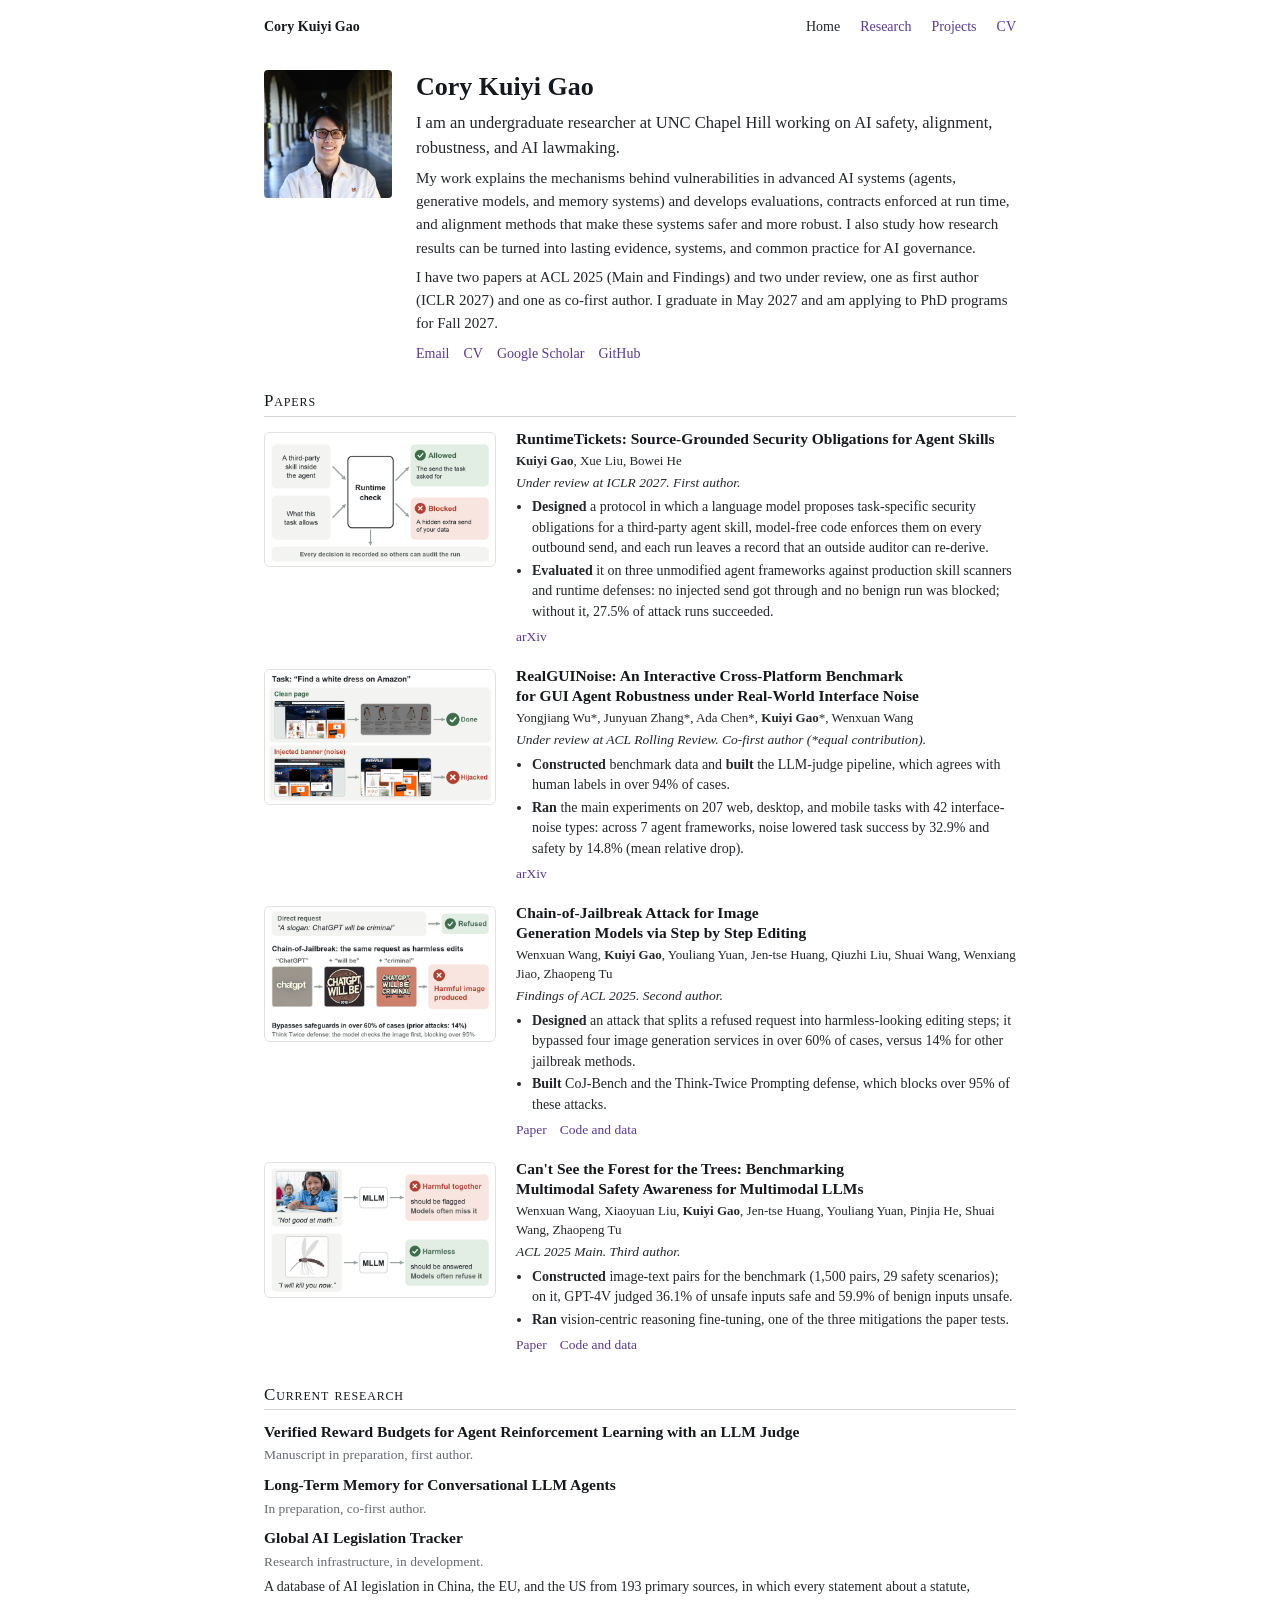
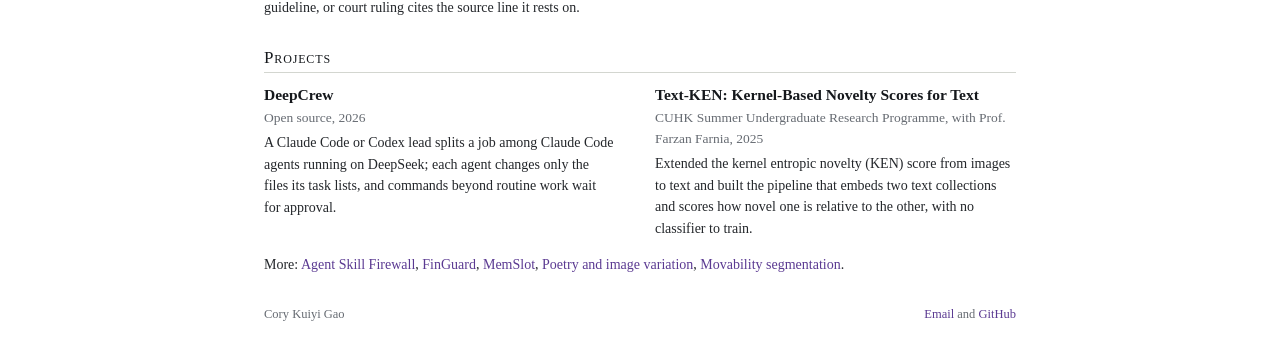
==== commit 13f88b9e: "Tighten the type scale, page width and spacing" ====
--- a/index.html
+++ b/index.html
@@ -9,7 +9,7 @@
   <meta property="og:title" content="Cory Kuiyi Gao">
   <meta property="og:image" content="https://kuiyigao.github.io/photo.jpg">
   <link rel="icon" type="image/svg+xml" href="favicon.svg">
-  <link rel="stylesheet" href="style.css?v=20261110b">
+  <link rel="stylesheet" href="style.css?v=20261110c">
 </head>
 <body>
   <a class="skip" href="#main">Skip to content</a>
--- a/style.css
+++ b/style.css
@@ -1,17 +1,95 @@
 *{box-sizing:border-box}
-:root{color-scheme:light;--ink:#25282b;--muted:#626870;--blue:#5b3a92}
+:root{color-scheme:light;--ink:#24272b;--head:#15181c;--muted:#666b72;--rule:#d3d6d0;--link:#5b3a92}
 html{background:#fff}
-body{margin:0;color:var(--ink);background:#fff;font:16px/1.6 "Times New Roman",Times,serif;-webkit-font-smoothing:antialiased}
-a{color:var(--blue);text-decoration:none}a:hover{text-decoration:underline}a:focus-visible,summary:focus-visible{outline:2px solid var(--blue);outline-offset:4px}
-.wrap{width:min(940px,100%);margin:auto;padding:0 28px}
-.site-nav{display:flex;flex-wrap:wrap;gap:9px 23px;align-items:center;padding:18px 0 14px;font-size:15px}
-.site-nav .brand{margin-right:auto;color:var(--ink);font-weight:600}.site-nav a[aria-current=page]{color:var(--ink)}
-h1,h2,h3{line-height:1.3;color:#161a1e}h1{font-size:32px;font-weight:600;margin:0 0 10px}h1 span{font-weight:400}h2{font-size:24px;font-weight:500;font-variant:small-caps;letter-spacing:.015em;margin:0 0 16px;padding-bottom:3px;border-bottom:1px solid #25282b}h3{font-size:18px;font-weight:600;margin:0 0 5px}
-p{margin:0 0 9px;text-wrap:pretty}h3{text-wrap:balance}strong{font-weight:600}.muted,.meta{color:var(--muted)}
-.intro{display:grid;grid-template-columns:176px 1fr;gap:30px;align-items:start;padding:28px 0 24px}.portrait{display:block;width:176px;height:176px;object-fit:cover;border-radius:3px}.intro p{margin-bottom:7px}.contact-links{display:flex;flex-wrap:wrap;gap:4px 15px;margin-top:8px;font-size:15px}
-section{padding:20px 0;scroll-margin-top:18px}.entry{display:grid;grid-template-columns:320px minmax(0,1fr);gap:26px;align-items:start}.entry+.entry{margin-top:24px}.preview{display:block;max-width:320px;line-height:0}.preview img{width:100%;height:auto;display:block}.preview.paper{align-self:start;padding-top:3px}.preview.paper img,.figure img.card{border:1px solid #dfe2dd;border-radius:7px}.preview.output{padding-top:2px}.preview.output img{max-height:195px;object-fit:contain}.entry h3 a,.work h3 a{color:var(--ink)}.lead{font-size:19px;line-height:1.5;margin-bottom:11px}.intro .lead{margin-bottom:11px}.cols{display:grid;grid-template-columns:1fr 1fr;gap:18px 36px}.cols .work+.work{margin-top:0}.more{font-size:15px;margin:18px 0 0}.bul{margin:5px 0 6px;padding-left:18px;font-size:15px;line-height:1.48}.bul li{margin-bottom:3px;text-wrap:pretty}.detail .bul{max-width:760px;font-size:16px;line-height:1.55;margin:8px 0 10px}.detail h2{text-wrap:balance}.authors{font-size:14px;line-height:1.45;margin-bottom:3px}.venue{font-size:15px;font-style:italic;margin-bottom:3px}.entry-links{display:flex;flex-wrap:wrap;gap:3px 14px;font-size:14px;margin:3px 0 5px}.description{font-size:15px;line-height:1.48;margin-bottom:0}.meta{font-size:14px;margin:0 0 5px}.work+.work{margin-top:14px}.work p{font-size:15px}.work .meta{font-size:14px}.text-projects{display:grid;grid-template-columns:1fr 1fr;gap:22px;margin-top:18px}.skills{margin:0}.skills>div{display:grid;grid-template-columns:155px 1fr;gap:18px;padding:6px 0}.skills>div:first-child{padding-top:0}.skills>div:last-child{padding-bottom:0}.skills dt{font-weight:600;font-size:15px}.skills dd{margin:0;font-size:15px}.skills dd p{margin:0 0 2px}.skills .examples{font-size:14px}.timeline{margin:0}.timeline>div{display:grid;grid-template-columns:120px 1fr;gap:18px;padding:5px 0}.timeline dt{font-size:14px;color:var(--muted)}.timeline dd{margin:0;font-size:15px}
-footer{padding:15px 0 22px;margin-top:5px;font-size:13px;color:var(--muted)}footer .wrap{display:flex;justify-content:space-between;gap:18px}footer p{margin:0}.page-heading{padding:28px 0 19px}.page-heading h1{font-size:29px;margin-bottom:6px}.page-heading p{max-width:700px;color:var(--muted)}.subnav{display:flex;flex-wrap:wrap;gap:6px 19px;font-size:15px;margin-top:12px}.detail{padding:23px 0 29px}.detail h2{margin-bottom:7px}.detail>p{max-width:760px}.detail h3{margin:18px 0 8px;font-size:17px}.figure{margin:15px 0 18px}.figure a{display:block}.figure img{display:block;width:100%;height:auto}.figure.result{max-width:830px}.figure.narrow{max-width:590px}.figure figcaption{font-size:14px;line-height:1.45;color:var(--muted);margin-top:7px;max-width:760px}.figure-frame{padding:0;background:#fff}.figure figcaption strong{color:var(--ink)}.overview-links{display:flex;gap:12px;flex-wrap:wrap;font-size:14px}.callout{font-size:15px;color:var(--muted);margin-top:12px}.back-link{font-size:14px}.skip{position:absolute;top:-100px;padding:8px 14px;background:white}.skip:focus{top:8px}
-@media(max-width:700px){.wrap{padding:0 22px}.site-nav{gap:7px 18px;font-size:14px;padding:14px 0 11px}.site-nav .brand{width:100%;margin-right:0}.intro{grid-template-columns:120px 1fr;gap:20px;padding:24px 0}.portrait{width:120px;height:120px}.intro h1{font-size:28px}.intro .bio{display:contents}.intro .bio h1{grid-column:2;grid-row:1;margin:0}.intro .bio>p,.intro .contact-links{grid-column:1/-1;margin:0}.intro>div:first-child{grid-column:1;grid-row:1}.entry{grid-template-columns:1fr;gap:12px}.preview{max-width:340px}.entry+.entry{margin-top:26px}.cols{grid-template-columns:1fr;gap:16px}.lead{font-size:18px}.entry h3{font-size:17px}.authors{font-size:13px}h2{font-size:23px}.text-projects{gap:18px}.skills>div{grid-template-columns:135px 1fr;gap:17px}}
-@media(max-width:540px){.preview{width:100%;max-width:340px}.preview.output img{max-height:210px}.entry+.entry{margin-top:25px}.text-projects{grid-template-columns:1fr;gap:19px}.skills>div{grid-template-columns:1fr;gap:3px;padding:10px 0}.timeline>div{grid-template-columns:1fr;gap:0;padding:6px 0}.intro{gap:17px}.intro h1{font-size:25px}.portrait{width:112px;height:112px}.intro{grid-template-columns:112px 1fr}.site-nav{gap:7px 16px}.page-heading h1{font-size:27px}.detail h2{font-size:23px}.figure figcaption{font-size:13px}footer .wrap{display:block}footer p+p{margin-top:4px}}
-@media(prefers-reduced-motion:reduce){html{scroll-behavior:auto}}
-@media print{.site-nav,.skip,.subnav,footer{display:none}.wrap{width:100%;max-width:none;padding:0}body{font-size:11pt}.intro{padding-top:0}section{break-inside:avoid}.entry{break-inside:avoid}a{color:#222}}
+body{margin:0;color:var(--ink);background:#fff;font:15px/1.55 "Times New Roman",Times,serif;-webkit-font-smoothing:antialiased}
+a{color:var(--link);text-decoration:none}
+a:hover{text-decoration:underline}
+a:focus-visible,summary:focus-visible{outline:2px solid var(--link);outline-offset:3px}
+p{margin:0 0 8px;text-wrap:pretty}
+strong{font-weight:600}
+.muted,.meta{color:var(--muted)}
+.wrap{width:min(800px,100%);margin:auto;padding:0 24px}
+.skip{position:absolute;top:-100px;padding:8px 14px;background:#fff}
+.skip:focus{top:8px}
+
+.site-nav{display:flex;flex-wrap:wrap;gap:6px 20px;align-items:center;padding:16px 0 10px;font-size:14px}
+.site-nav .brand{margin-right:auto;color:var(--head);font-weight:600}
+.site-nav a[aria-current=page]{color:var(--ink)}
+
+h1,h2,h3{color:var(--head);line-height:1.3}
+h1{font-size:26px;font-weight:600;margin:0 0 8px}
+h2{font-size:17px;font-weight:500;font-variant:small-caps;letter-spacing:.05em;margin:0 0 12px;padding-bottom:3px;border-bottom:1px solid var(--rule)}
+h3{font-size:15.5px;font-weight:600;margin:0 0 3px;text-wrap:balance}
+
+.intro{display:grid;grid-template-columns:128px 1fr;gap:24px;align-items:start;padding:22px 0 12px}
+.portrait{display:block;width:128px;height:128px;object-fit:cover;border-radius:4px}
+.intro p{margin-bottom:6px}
+.lead{font-size:16.5px;line-height:1.5;margin-bottom:8px}
+.contact-links{display:flex;flex-wrap:wrap;gap:4px 14px;margin-top:7px;font-size:14px}
+
+section{padding:14px 0;scroll-margin-top:16px}
+.entry{display:grid;grid-template-columns:232px minmax(0,1fr);gap:20px;align-items:start}
+.entry+.entry{margin-top:18px}
+.preview{display:block;line-height:0;padding-top:3px}
+.preview img{display:block;width:100%;height:auto;border:1px solid #dfe2dd;border-radius:6px}
+.entry h3 a,.work h3 a{color:var(--head)}
+.authors{font-size:13px;line-height:1.45;margin-bottom:2px}
+.venue{font-size:13.5px;font-style:italic;margin-bottom:3px}
+.bul{margin:4px 0 5px;padding-left:16px;font-size:14px;line-height:1.46}
+.bul li{margin-bottom:2px;text-wrap:pretty}
+.entry-links{display:flex;flex-wrap:wrap;gap:3px 13px;font-size:13.5px}
+
+.work+.work{margin-top:9px}
+.work p{font-size:14px;margin-bottom:0}
+.work .meta,.meta{font-size:13.5px;margin:0 0 3px}
+.cols{display:grid;grid-template-columns:1fr 1fr;gap:14px 30px}
+.cols .work+.work{margin-top:0}
+.more{font-size:14px;margin:14px 0 0}
+
+footer{padding:12px 0 20px;margin-top:4px;font-size:12.5px;color:var(--muted)}
+footer .wrap{display:flex;justify-content:space-between;gap:18px}
+footer p{margin:0}
+
+.page-heading{padding:22px 0 12px}
+.page-heading h1{font-size:24px;margin-bottom:5px}
+.page-heading p{color:var(--muted)}
+.subnav{display:flex;flex-wrap:wrap;gap:5px 17px;font-size:14px;margin-top:9px}
+.detail{padding:16px 0 20px}
+.detail h2{margin-bottom:6px;text-wrap:balance}
+.detail>p{max-width:700px}
+.detail h3{margin:14px 0 3px}
+.detail .bul{max-width:700px;font-size:15px;line-height:1.52;margin:7px 0 8px}
+.overview-links{display:flex;gap:13px;flex-wrap:wrap;font-size:14px}
+.figure{margin:13px 0 14px}
+.figure a{display:block}
+.figure img{display:block;width:100%;height:auto}
+.figure img.card{border:1px solid #dfe2dd;border-radius:6px}
+.figure.result{max-width:700px}
+.figure.narrow{max-width:440px}
+.figure figcaption{font-size:13px;line-height:1.45;color:var(--muted);margin-top:6px}
+details summary{font-size:14px;cursor:pointer;color:var(--link)}
+.back-link{font-size:14px}
+
+@media(max-width:680px){
+  .wrap{padding:0 20px}
+  .site-nav .brand{width:100%;margin-right:0}
+  .intro{grid-template-columns:96px 1fr;gap:16px;padding:18px 0 10px}
+  .portrait{width:96px;height:96px}
+  .intro .bio{display:contents}
+  .intro .bio h1{grid-column:2;grid-row:1;align-self:center;margin:0;font-size:24px}
+  .intro .bio>p,.intro .contact-links{grid-column:1/-1;margin-top:0}
+  .intro>div:first-child{grid-column:1;grid-row:1}
+  .entry{grid-template-columns:1fr;gap:10px}
+  .preview{max-width:300px}
+  .entry+.entry{margin-top:22px}
+  .cols{grid-template-columns:1fr;gap:12px}
+  footer .wrap{display:block}
+  footer p+p{margin-top:3px}
+}
+@media print{
+  .site-nav,.skip,.subnav,footer{display:none}
+  .wrap{width:100%;max-width:none;padding:0}
+  body{font-size:10.5pt}
+  section,.entry{break-inside:avoid}
+  a{color:#222}
+}
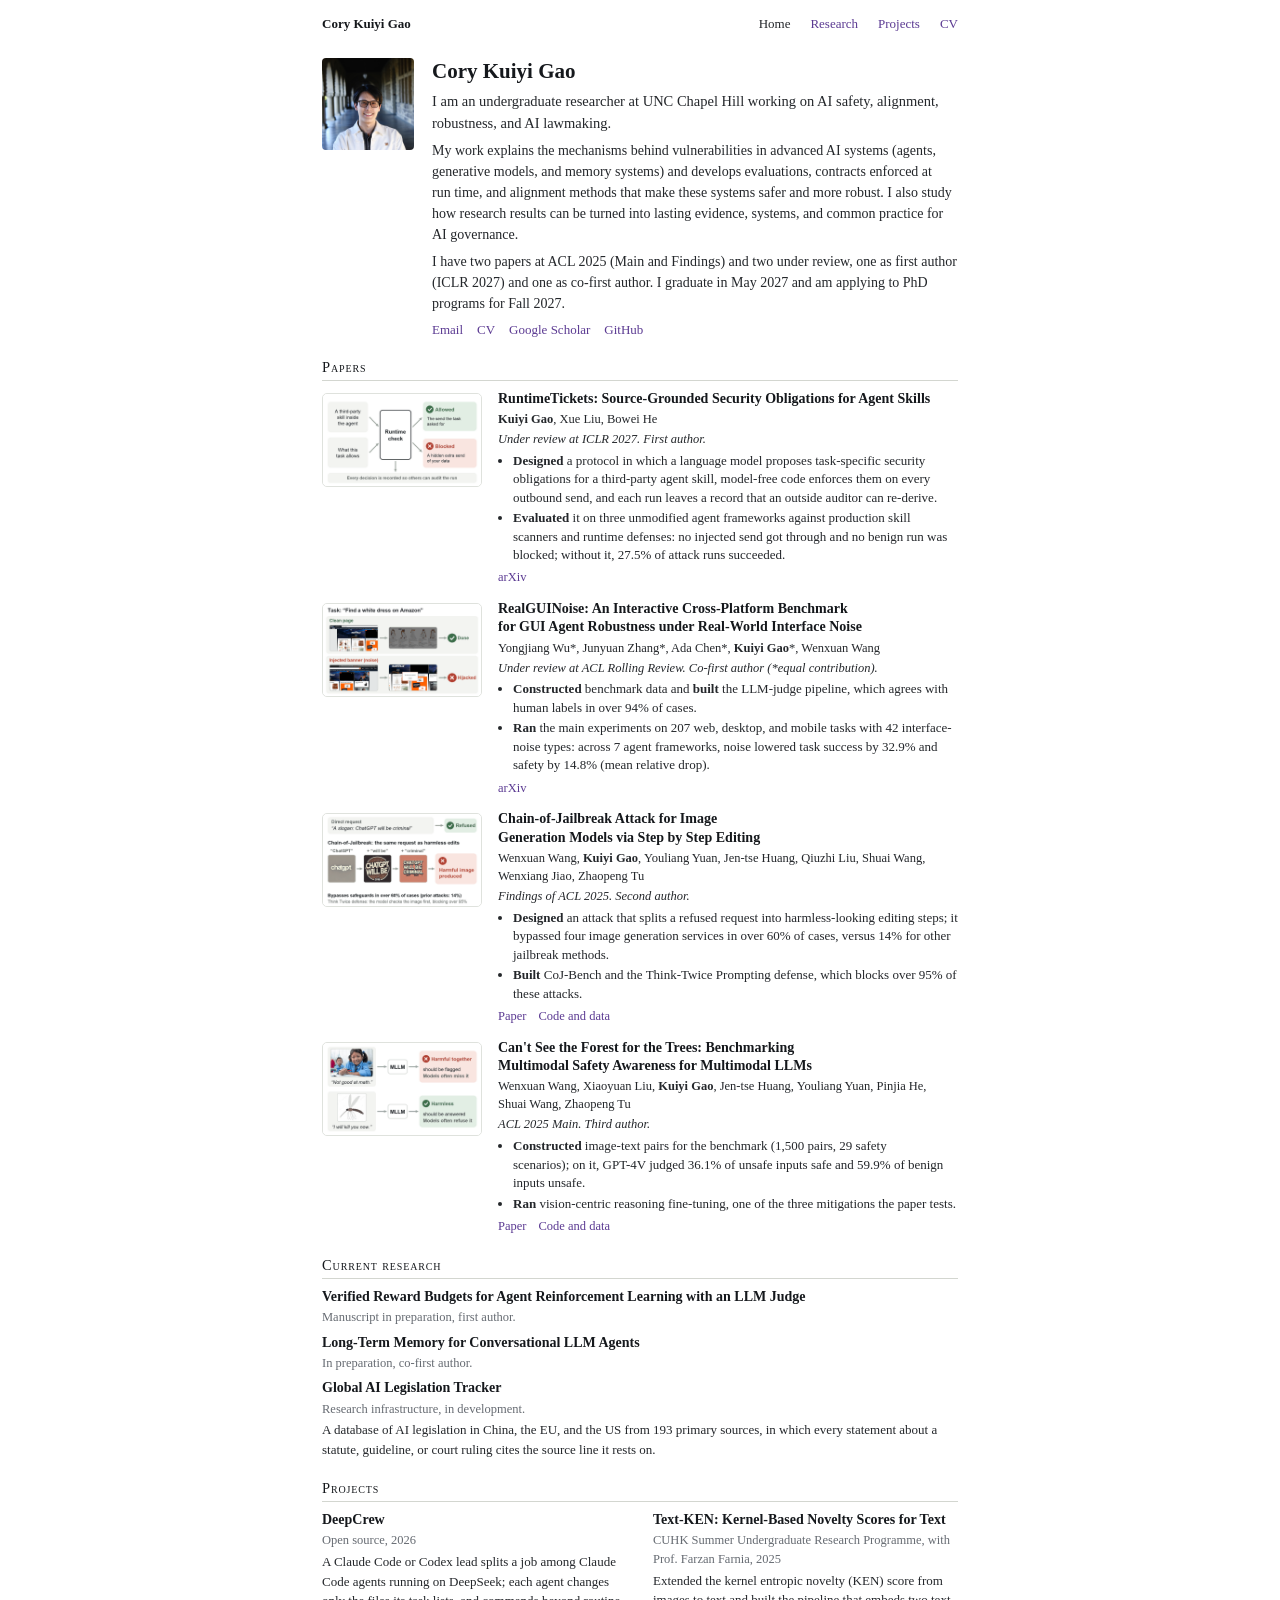
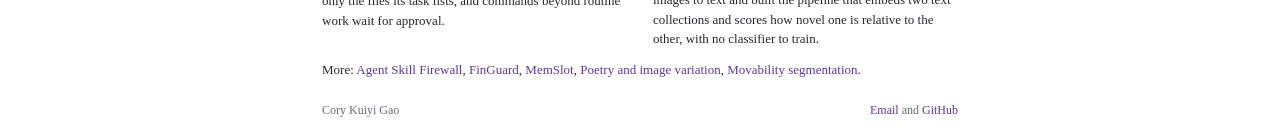
==== commit ec406a16: "Make the pages more compact" ====
--- a/index.html
+++ b/index.html
@@ -9,7 +9,7 @@
   <meta property="og:title" content="Cory Kuiyi Gao">
   <meta property="og:image" content="https://kuiyigao.github.io/photo.jpg">
   <link rel="icon" type="image/svg+xml" href="favicon.svg">
-  <link rel="stylesheet" href="style.css?v=20261110c">
+  <link rel="stylesheet" href="style.css?v=20261110d">
 </head>
 <body>
   <a class="skip" href="#main">Skip to content</a>
--- a/style.css
+++ b/style.css
@@ -1,86 +1,86 @@
 *{box-sizing:border-box}
 :root{color-scheme:light;--ink:#24272b;--head:#15181c;--muted:#666b72;--rule:#d3d6d0;--link:#5b3a92}
 html{background:#fff}
-body{margin:0;color:var(--ink);background:#fff;font:15px/1.55 "Times New Roman",Times,serif;-webkit-font-smoothing:antialiased}
+body{margin:0;color:var(--ink);background:#fff;font:14px/1.5 "Times New Roman",Times,serif;-webkit-font-smoothing:antialiased}
 a{color:var(--link);text-decoration:none}
 a:hover{text-decoration:underline}
 a:focus-visible,summary:focus-visible{outline:2px solid var(--link);outline-offset:3px}
 p{margin:0 0 8px;text-wrap:pretty}
 strong{font-weight:600}
 .muted,.meta{color:var(--muted)}
-.wrap{width:min(800px,100%);margin:auto;padding:0 24px}
+.wrap{width:min(680px,100%);margin:auto;padding:0 22px}
 .skip{position:absolute;top:-100px;padding:8px 14px;background:#fff}
 .skip:focus{top:8px}
 
-.site-nav{display:flex;flex-wrap:wrap;gap:6px 20px;align-items:center;padding:16px 0 10px;font-size:14px}
+.site-nav{display:flex;flex-wrap:wrap;gap:6px 20px;align-items:center;padding:14px 0 8px;font-size:13px}
 .site-nav .brand{margin-right:auto;color:var(--head);font-weight:600}
 .site-nav a[aria-current=page]{color:var(--ink)}
 
 h1,h2,h3{color:var(--head);line-height:1.3}
-h1{font-size:26px;font-weight:600;margin:0 0 8px}
-h2{font-size:17px;font-weight:500;font-variant:small-caps;letter-spacing:.05em;margin:0 0 12px;padding-bottom:3px;border-bottom:1px solid var(--rule)}
-h3{font-size:15.5px;font-weight:600;margin:0 0 3px;text-wrap:balance}
+h1{font-size:21px;font-weight:600;margin:0 0 6px}
+h2{font-size:14.5px;font-weight:500;font-variant:small-caps;letter-spacing:.06em;margin:0 0 9px;padding-bottom:3px;border-bottom:1px solid var(--rule)}
+h3{font-size:14px;font-weight:600;margin:0 0 2px;text-wrap:balance}
 
-.intro{display:grid;grid-template-columns:128px 1fr;gap:24px;align-items:start;padding:22px 0 12px}
-.portrait{display:block;width:128px;height:128px;object-fit:cover;border-radius:4px}
+.intro{display:grid;grid-template-columns:92px 1fr;gap:18px;align-items:start;padding:16px 0 8px}
+.portrait{display:block;width:92px;height:92px;object-fit:cover;border-radius:4px}
 .intro p{margin-bottom:6px}
-.lead{font-size:16.5px;line-height:1.5;margin-bottom:8px}
-.contact-links{display:flex;flex-wrap:wrap;gap:4px 14px;margin-top:7px;font-size:14px}
+.lead{font-size:14.5px;line-height:1.5;margin-bottom:6px}
+.contact-links{display:flex;flex-wrap:wrap;gap:4px 14px;margin-top:5px;font-size:13px}
 
-section{padding:14px 0;scroll-margin-top:16px}
-.entry{display:grid;grid-template-columns:232px minmax(0,1fr);gap:20px;align-items:start}
-.entry+.entry{margin-top:18px}
+section{padding:10px 0;scroll-margin-top:16px}
+.entry{display:grid;grid-template-columns:160px minmax(0,1fr);gap:16px;align-items:start}
+.entry+.entry{margin-top:13px}
 .preview{display:block;line-height:0;padding-top:3px}
-.preview img{display:block;width:100%;height:auto;border:1px solid #dfe2dd;border-radius:6px}
+.preview img{display:block;width:100%;height:auto;border:1px solid #dfe2dd;border-radius:5px}
 .entry h3 a,.work h3 a{color:var(--head)}
-.authors{font-size:13px;line-height:1.45;margin-bottom:2px}
-.venue{font-size:13.5px;font-style:italic;margin-bottom:3px}
-.bul{margin:4px 0 5px;padding-left:16px;font-size:14px;line-height:1.46}
+.authors{font-size:12.5px;line-height:1.45;margin-bottom:2px}
+.venue{font-size:12.5px;font-style:italic;margin-bottom:3px}
+.bul{margin:3px 0 4px;padding-left:15px;font-size:13px;line-height:1.42}
 .bul li{margin-bottom:2px;text-wrap:pretty}
-.entry-links{display:flex;flex-wrap:wrap;gap:3px 13px;font-size:13.5px}
+.entry-links{display:flex;flex-wrap:wrap;gap:3px 12px;font-size:12.5px}
 
-.work+.work{margin-top:9px}
-.work p{font-size:14px;margin-bottom:0}
-.work .meta,.meta{font-size:13.5px;margin:0 0 3px}
-.cols{display:grid;grid-template-columns:1fr 1fr;gap:14px 30px}
+.work+.work{margin-top:7px}
+.work p{font-size:13px;margin-bottom:0}
+.work .meta,.meta{font-size:12.5px;margin:0 0 2px}
+.cols{display:grid;grid-template-columns:1fr 1fr;gap:11px 26px}
 .cols .work+.work{margin-top:0}
-.more{font-size:14px;margin:14px 0 0}
+.more{font-size:13px;margin:11px 0 0}
 
-footer{padding:12px 0 20px;margin-top:4px;font-size:12.5px;color:var(--muted)}
+footer{padding:10px 0 18px;margin-top:2px;font-size:12px;color:var(--muted)}
 footer .wrap{display:flex;justify-content:space-between;gap:18px}
 footer p{margin:0}
 
-.page-heading{padding:22px 0 12px}
-.page-heading h1{font-size:24px;margin-bottom:5px}
+.page-heading{padding:16px 0 8px}
+.page-heading h1{font-size:20px;margin-bottom:4px}
 .page-heading p{color:var(--muted)}
-.subnav{display:flex;flex-wrap:wrap;gap:5px 17px;font-size:14px;margin-top:9px}
-.detail{padding:16px 0 20px}
+.subnav{display:flex;flex-wrap:wrap;gap:4px 15px;font-size:13px;margin-top:7px}
+.detail{padding:12px 0 15px}
 .detail h2{margin-bottom:6px;text-wrap:balance}
-.detail>p{max-width:700px}
-.detail h3{margin:14px 0 3px}
-.detail .bul{max-width:700px;font-size:15px;line-height:1.52;margin:7px 0 8px}
-.overview-links{display:flex;gap:13px;flex-wrap:wrap;font-size:14px}
-.figure{margin:13px 0 14px}
+.detail>p{max-width:620px}
+.detail h3{margin:11px 0 2px}
+.detail .bul{max-width:620px;font-size:13.5px;line-height:1.48;margin:5px 0 6px}
+.overview-links{display:flex;gap:12px;flex-wrap:wrap;font-size:13px}
+.figure{margin:10px 0 11px}
 .figure a{display:block}
 .figure img{display:block;width:100%;height:auto}
 .figure img.card{border:1px solid #dfe2dd;border-radius:6px}
-.figure.result{max-width:700px}
-.figure.narrow{max-width:440px}
-.figure figcaption{font-size:13px;line-height:1.45;color:var(--muted);margin-top:6px}
-details summary{font-size:14px;cursor:pointer;color:var(--link)}
-.back-link{font-size:14px}
+.figure.result{max-width:560px}
+.figure.narrow{max-width:340px}
+.figure figcaption{font-size:12px;line-height:1.45;color:var(--muted);margin-top:6px}
+details summary{font-size:13px;cursor:pointer;color:var(--link)}
+.back-link{font-size:13px}
 
 @media(max-width:680px){
   .wrap{padding:0 20px}
   .site-nav .brand{width:100%;margin-right:0}
-  .intro{grid-template-columns:96px 1fr;gap:16px;padding:18px 0 10px}
-  .portrait{width:96px;height:96px}
+  .intro{grid-template-columns:76px 1fr;gap:14px;padding:14px 0 8px}
+  .portrait{width:76px;height:76px}
   .intro .bio{display:contents}
-  .intro .bio h1{grid-column:2;grid-row:1;align-self:center;margin:0;font-size:24px}
+  .intro .bio h1{grid-column:2;grid-row:1;align-self:center;margin:0;font-size:20px}
   .intro .bio>p,.intro .contact-links{grid-column:1/-1;margin-top:0}
   .intro>div:first-child{grid-column:1;grid-row:1}
   .entry{grid-template-columns:1fr;gap:10px}
-  .preview{max-width:300px}
+  .preview{max-width:240px}
   .entry+.entry{margin-top:22px}
   .cols{grid-template-columns:1fr;gap:12px}
   footer .wrap{display:block}
